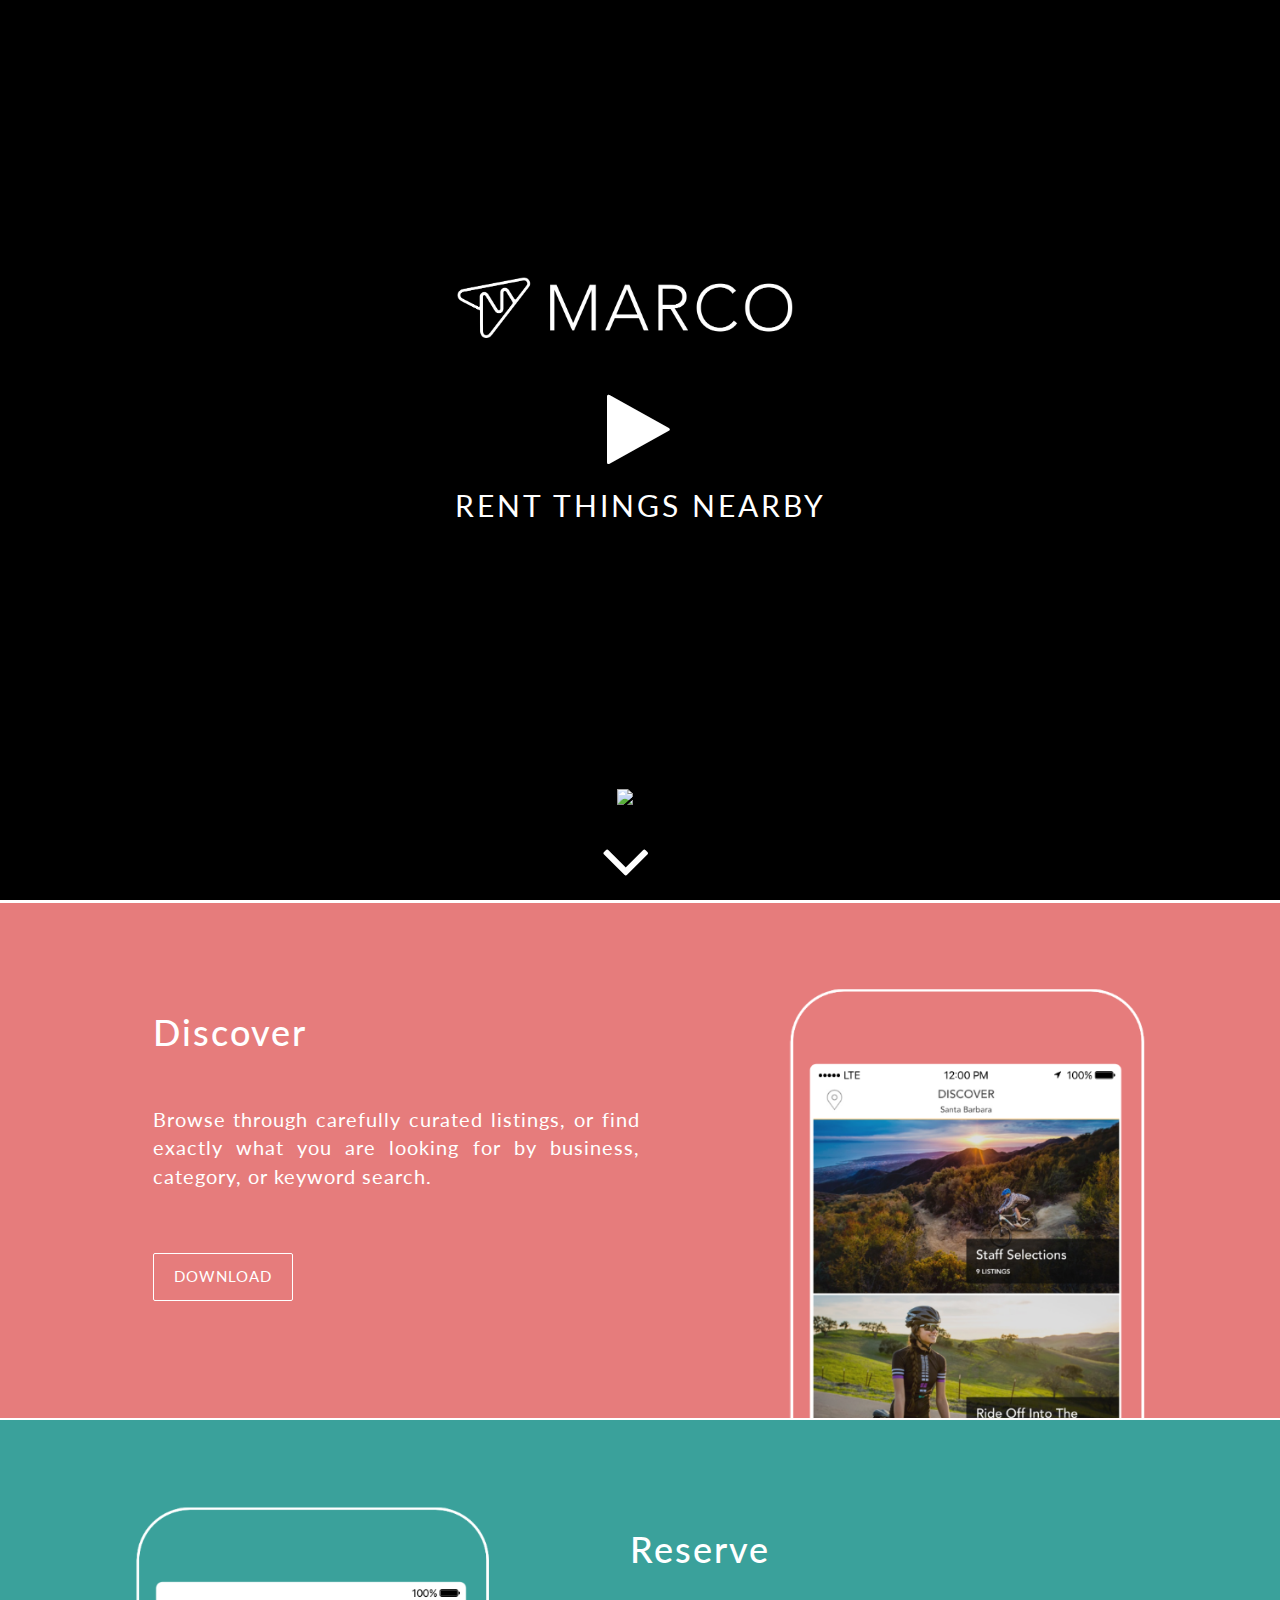
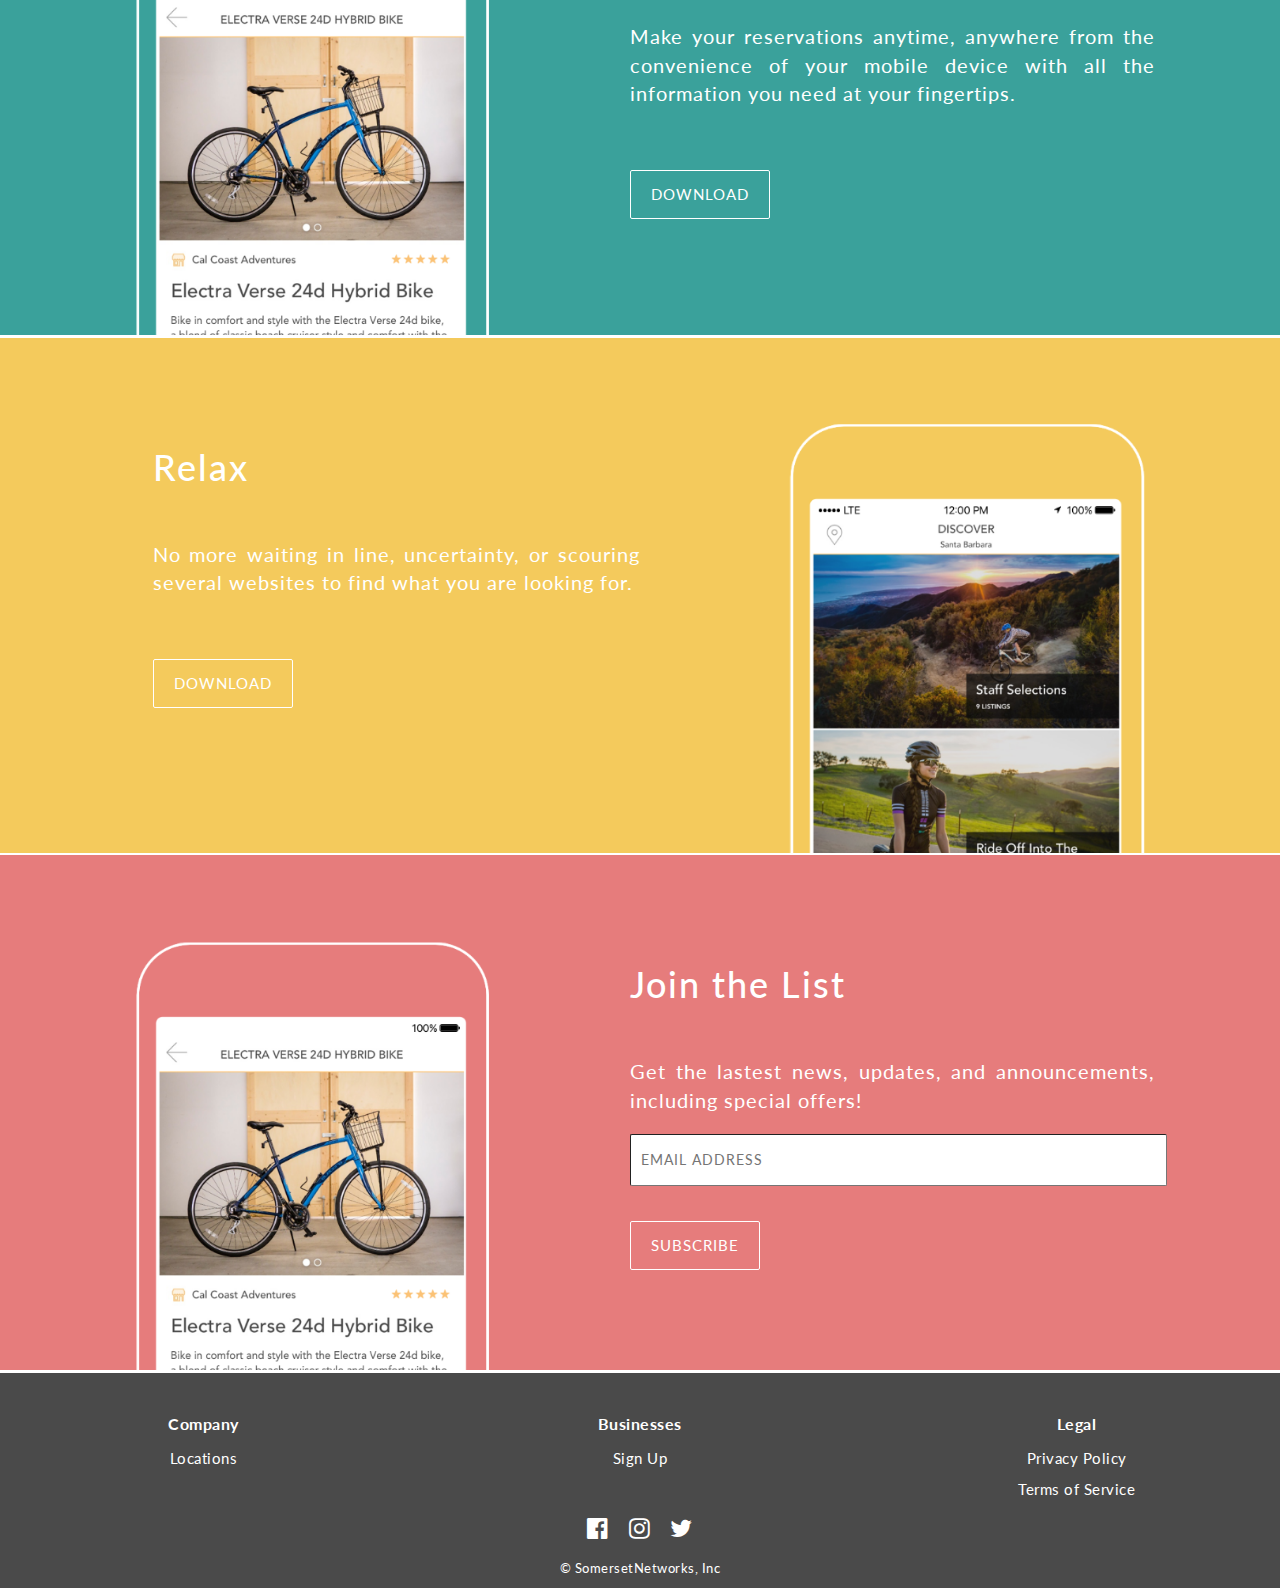
==== index.html @ d37a0fe9 "dev" ====
<!DOCTYPE html>
<html lang="en">
<head>
	<meta charset="utf-8">
	<meta content="marco" name="description">
	<title>MARCO</title>
	<meta charset="utf-8">
	<meta content="IE=edge" http-equiv="X-UA-Compatible">
	<meta content="width=device-width, initial-scale=1" name="viewport">
	<link href="assets/favicon.ico" rel="shortcut icon" type="image/x-icon">
	<link href="https://fonts.googleapis.com/css?family=Lato" rel="stylesheet">
	<link href='https://fonts.googleapis.com/css?family=Lato:300' rel='stylesheet' type='text/css'>
	<link href='https://fonts.googleapis.com/css?family=Lato:200' rel='stylesheet' type='text/css'>
	<link href="css/bootstrap.css" rel="stylesheet">
	<link href="https://cdnjs.cloudflare.com/ajax/libs/font-awesome/4.7.0/css/font-awesome.css" rel="stylesheet">
	<link href="css/style.css" rel="stylesheet">
	<link href="css/media-queries.css" rel="stylesheet"><!--[if lt IE 9]>
    <script src="https://cdnjs.cloudflare.com/ajax/libs/html5shiv/3.7.3/html5shiv.js"></script>
  <![endif]-->
</head>
<body class="container-fluid" id="home">
	<section id="landing" class="hidden-mobile">
		<div class="container-fluid">
			<div class="row">
				<div class="img-wrapper marco">
					<img src="assets/logo-sm.png" alt="Marco logo">
				</div>
			</div>
			<div class="row">
				<div class="text">
					<span class="m-t-20n"><i class="fa fa-play" onclick="toggleIntroVideo ()"></i></span><span>Rent things nearby</span>
				</div>
			</div>
			</div>
			<div class="row">
				<div class="col-xs-12 align-bottom">
					<div class="col-xs-12">
						<!-- APP STORE BUTTON - MOBILE -->
						<a href="https://itunes.apple.com/ca/app/walltime-project-your-video/id1056268689?mt=8" target="_blank" class="visible-xs"><img src="http://res.cloudinary.com/walltime/image/upload/v1486497707/app-store-badge_fd3mv5.svg" height="35"></a>
						<!-- APP STORE BUTTON - DESKTOP -->
						<a href="https://itunes.apple.com/ca/app/walltime-project-your-video/id1056268689?mt=8" target="_blank" class="hidden-xs"><img src="http://res.cloudinary.com/walltime/image/upload/v1486497707/app-store-badge_fd3mv5.svg" height="50"></a>
					</div>
					<div class="col-xs-12">
						<!-- SCROLL DOWN BUTTON -->
						<a href="#home-navbar" class="page-scroll" id="scroll-down"><i class="fa fa-angle-down animate-flicker"></i></a>
					</div>
				</div>
			</div>
	</section>
	<nav role="navigation" class="navbar marco-navbar navbar-default navbar-fixed-top hidden">
    <div class="container">
        <!-- Brand and toggle get grouped for better mobile display -->
        <div class="navbar-header">
            <button type="button" data-target="#navbarCollapse" data-toggle="collapse" class="navbar-toggle">
                <span class="sr-only">Toggle navigation</span>
                <span class="icon-bar"></span>
                <span class="icon-bar"></span>
                <span class="icon-bar"></span>
            </button>
            <a href="https://getmarco.co" class="navbar-brand"><span><img src="assets/marco-logo-a.png" alt="Marco Logo"/></span>Marco</a>
        </div>
        <!-- Collection of nav links and other content for toggling -->
        <div id="navbarCollapse" class="collapse navbar-collapse">
         <ul class="nav navbar-nav navbar-right">
            <li><a href="locations.html">Locations</a></li>
            <li><a href="contact.html">Contact</a></li>
            <li><a href="about.html">About</a></li>
            <li><a href="privacy.html">Privacy</a></li>
            <li><a href="tos.html">Terms</a></li>
         </ul>
        </div>
    </div>
</nav>
	<div id="intro-video" class="hidden">
		<iframe allowfullscreen frameborder="0" height="900" id="vimeo" name="vimeo" width="1350"></iframe>
	</div>
	<main>
		<section class="discover">
			<div class="container">
				<div class="row">
					<div class="col-sm-12 col-md-6 col-lg-6 nomargin-nopadding">
						<div class="section-content nomargin-nopadding">
							<h1>Discover</h1>
							<p>Browse through carefully curated listings, or find exactly what you are looking for by business, category, or keyword search.</p><div class="tac"><a class="btn" href="https://itunes.apple.com/us/app/marco-find-rent-things-nearby/id1132674979?mt=8" role="button">Download</a></div>
						</div>
					</div>
					<div class="col-sm-12 col-md-6 col-lg-6 nomargin-nopadding">
						<div class="img-wrapper"><img class="img-responsive" src="assets/discover-sm.png"></div>
					</div>
				</div>
			</div>
		</section>
		<section class="reserve hidden-mobile">
			<div class="container">
				<div class="row">
					<div class="col-sm-12 col-md-6 col-lg-6 nomargin-nopadding">
						<div class="img-wrapper"><img class="img-responsive" src="assets/reserve-sm.png"></div>
					</div>
					<div class="col-sm-12 col-md-6 col-lg-6 nomargin-nopadding">
						<div class="section-content nomargin-nopadding">
							<h1>Reserve</h1>
							<p>Make your reservations anytime, anywhere from the convenience of your mobile device with all the information you need at your fingertips.</p><div class="tac"><a class="btn" href="https://itunes.apple.com/us/app/marco-find-rent-things-nearby/id1132674979?mt=8" role="button">Download</a></div>
						</div>
					</div>
				</div>
			</div>
		</section>
		<section class="reserve visible-mobile">
			<div class="container">
				<div class="row">
					<div class="col-sm-12 col-md-6 col-lg-6 nomargin-nopadding">
						<div class="section-content nomargin-nopadding">
							<h1>Reserve</h1>
							<p>Make your reservations anytime, anywhere from the convenience of your mobile device with all the information you need at your fingertips.</p><div class="tac"><a class="btn" href="https://itunes.apple.com/us/app/marco-find-rent-things-nearby/id1132674979?mt=8" role="button">Download</a></div>
						</div>
					</div>
					<div class="col-sm-12 col-md-6 col-lg-6 nomargin-nopadding">
						<div class="img-wrapper"><img class="img-responsive" src="assets/reserve-sm.png"></div>
					</div>
				</div>
			</div>
		</section>
		<section class="relax">
			<div class="container">
				<div class="row">
					<div class="col-sm-12 col-md-6 col-lg-6 nomargin-nopadding">
						<div class="section-content nomargin-nopadding">
							<h1>Relax</h1>
							<p>No more waiting in line, uncertainty, or scouring several websites to find what you are looking for.</p><div class="tac"><a class="btn" href="https://itunes.apple.com/us/app/marco-find-rent-things-nearby/id1132674979?mt=8" role="button">Download</a></div>
						</div>
					</div>
					<div class="col-sm-12 col-md-6 col-lg-6 nomargin-nopadding">
						<div class="img-wrapper"><img class="img-responsive" src="assets/discover-sm.png"></div>
					</div>
				</div>
			</div>
		</section>
		<section class="join hidden-mobile">
			<div class="container">
				<div class="row">
					<div class="col-sm-12 col-md-6 col-lg-6 nomargin-nopadding">
						<div class="img-wrapper"><img class="img-responsive" src="assets/reserve-sm.png"></div>
					</div>
					<div class="col-sm-12 col-md-6 col-lg-6 nomargin-nopadding">
						<div class="section-content nomargin-nopadding">
							<h1>Join the List</h1>
							<p>Get the lastest news, updates, and announcements, including special offers!</p>
							<div id="mc_embed_signup" class="tac">
								<form action="https://getmarco.us11.list-manage.com/subscribe/post?u=f8ab195a7b5a012392364bdfb&amp;id=1ea518fdde" method="post" id="mc-embedded-subscribe-form" name="mc-embedded-subscribe-form" class="validate" target="_blank" novalidate>
    								<div id="mc_embed_signup_scroll">
									<div class="mc-field-group">
										<input type="email" value="" name="EMAIL" class="required email" id="mce-EMAIL" placeholder="Email Address">
									</div>
									<div id="mce-responses" class="clear">
										<div class="response" id="mce-error-response" style="display:none"></div>
										<div class="response" id="mce-success-response" style="display:none"></div>
									</div>    <!-- real people should not fill this in and expect good things - do not remove this or risk form bot signups-->
								    <div style="position: absolute; left: -5000px;" aria-hidden="true"><input type="text" name="b_f8ab195a7b5a012392364bdfb_1ea518fdde" tabindex="-1" value=""></div>
								    	<div class="clear tac"><input type="submit" value="Subscribe" name="subscribe" id="mc-embedded-subscribe" class="button discover"></div>
								    </div>
								</form>
							</div>
						</div>
					</div>
				</div>
			</div>
		</section>
		<section class="join visible-mobile">
			<div class="container">
				<div class="row">
					<div class="col-sm-12 col-md-6 col-lg-6 nomargin-nopadding">
						<div class="section-content nomargin-nopadding">
							<h1>Join the List</h1>
							<p>Get the lastest news, updates, and announcements, including special offers!</p>
							<div id="mc_embed_signup">
								<form action="https://getmarco.us11.list-manage.com/subscribe/post?u=f8ab195a7b5a012392364bdfb&amp;id=1ea518fdde" method="post" id="mc-embedded-subscribe-form" name="mc-embedded-subscribe-form" class="validate" target="_blank" novalidate>
    								<div id="mc_embed_signup_scroll">
									<div class="mc-field-group">
										<input type="email" value="" name="EMAIL" class="required email form-control" id="mce-EMAIL-sm">
									</div>
									<div id="mce-responses" class="clear">
										<div class="response" id="mce-error-response" style="display:none"></div>
										<div class="response" id="mce-success-response" style="display:none"></div>
									</div>    <!-- real people should not fill this in and expect good things - do not remove this or risk form bot signups-->
								    <div style="position: absolute; left: -5000px;" aria-hidden="true"><input type="text" name="b_f8ab195a7b5a012392364bdfb_1ea518fdde" tabindex="-1" value=""></div>
								    	<div class="clear tac"><input type="submit" value="Subscribe" name="subscribe" id="mc-embedded-subscribe" class="button"></div>
								    </div>
								</form>
							</div>
						</div> <!-- /.section-content -->
					</div> <!-- /.col -->
					<div class="col-sm-12 col-md-6 col-lg-6 nomargin-nopadding">
						<div class="img-wrapper"><img class="img-responsive" src="assets/reserve-sm.png"></div>
					</div>  <!-- /.col -->
				</div> <!-- /.row -->
			</div> <!-- /.container -->
		</section>
	</main>
	<footer class="container-fluid">
		<div class="row">
			<div class="col-sm-4 nomargin-nopadding">
				<div class="foot-header">
					Company
				</div>
				<div class="foot-links">
					 <a href="locations.html">Locations</a>
				</div>
			</div><!--/col-sm-4-->
			<div class="col-sm-4 nomargin-nopadding">
				<div class="foot-header">
					Businesses
				</div>
				<div class="foot-links">
					<a href="signup.html">Sign Up</a>
				</div>
			</div><!--/col-sm-4-->
			<div class="col-sm-4 nomargin-nopadding">
				<div class="foot-header">
					Legal
				</div>
				<div class="foot-links">
					<a href="privacy.html">Privacy Policy</a> <a href="tos.html">Terms of Service</a>
				</div>
			</div><!--/col-sm-4-->
		</div><!--/row-->
		<div class="text-center social-icons">
			<a href="https://www.facebook.com/marcoventures/"><i class="fa fa-facebook-official"></i></a><a href="https://www.instagram.com/marcoventures/"><i class="fa fa-instagram"></i></a><a href="https://twitter.com/marcoventures/"><i class="fa fa-twitter"></i></a>
		</div>
		<div class="text-center copyright">
			<span>© SomersetNetworks, Inc</span>
		</div>
	</footer>
	<script src="https://npmcdn.com/tether@1.2.4/dist/js/tether.min.js"></script>
	<script src="https://code.jquery.com/jquery-2.2.4.min.js"></script>
	<script src="js/bootstrap.min.js"></script>
	<script src="js/script.js"></script>
	<script type='text/javascript' src='//s3.amazonaws.com/downloads.mailchimp.com/js/mc-validate.js'></script><script type='text/javascript'>(function($) {window.fnames = new Array(); window.ftypes = new Array();fnames[0]='EMAIL';ftypes[0]='email';fnames[1]='FNAME';ftypes[1]='text';fnames[2]='LNAME';ftypes[2]='text';}(jQuery));var $mcj = jQuery.noConflict(true);</script>
	<script>
  	$(document).ready(function(){
      $(".fa-angle-down").click(function () {
          $(".marco-navbar").toggleClass("hidden");
           $("#intro-video").toggleClass("hidden");
          $("#landing").toggleClass("hidden");
          $("#home").css("overflow-y", "auto");
      });
      $(".fa-play").click(function () {
          $(".marco-navbar").toggleClass("hidden");
           $("#intro-video").toggleClass("hidden");
          $("#landing").toggleClass("hidden");
          $("#home").css("overflow-y", "auto");
          var src = "https://player.vimeo.com/video/205608976?autoplay=1&title=0&byline=0&portrait=0 webkitallowfullscreen mozallowfullscreen allowfullscreen";
          $("iframe").find("#vimeo").attr("src", src);
      });
    });
	</script>
</body>
</html>
---- css/style.css ----
* {
  margin: 0;
  padding: 0;
  box-sizing: content-box;
}

body {
  color: white;
  font-family: 'Lato', sans-serif;
  margin: 0px;
  padding: 0px;
  text-align: justify;
}

.container-fluid {
  margin: 0 auto;
  width: 100%;
  height: auto;
  padding: 0;
  overflow-x: hidden;
}

#home.container-fluid {
  margin: 0 auto;
  width: 100%;
  height: auto;
  padding: 0;
  overflow-x: hidden;
  overflow-y: hidden;
}


body.container-fluid#privacy-page,
body.container-fluid#reset-password-page,
#about-page {
  color: #000!important;
}

#home .section-content {
  margin-top: 11rem;
}

#home .section-content h1 {
  letter-spacing: 2px;
}

#home .section-content a.btn, input#mc-embedded-subscribe {
  margin-top: 1rem;
  padding: 1.25rem 2rem;
  font-size: 1.5rem;
  letter-spacing: 1px;
}

input#mc-embedded-subscribe {
    width: auto;
}

#about-page .container-fluid .staff>div {
  margin: 0;
  padding: 0;
}

#about-page .container-fluid .staff {
  margin: 5rem 0rem 0rem 1rem;
  padding-left: 10.25rem;
  text-align: center;
}

#locations-page .img-wrapper {
  margin: .25rem auto;
  position: relative;
}

.locations-text {
  position: absolute;
  top: 50%;
  text-align: center;
  width: 100%;
  font-size: 4rem;
  letter-spacing: 10px;
  text-transform: uppercase;
}

.img-center {
  margin: 0 auto;
}

button {
  margin: 1em 0em;
}


/*-------------------------
	The menu
--------------------------*/

nav {
  width: 100%;
  position: fixed;
  top: 0;
  z-index: 1000;
  background-color: #4a4a4a;
  height: 75px;
}

nav.container {
  display: table;
  width: 100%;
  display: table;
  padding-top: 1.25rem;
  padding-bottom: 1.25rem;
  max-height: 50px;
}

.navbar-brand > img {
    display: block;
    width: 50%;
    margin-left: 30px;
}

.left-half {
  position: absolute;
  left: 0px;
  width: 50%;
}

.right-half {
  position: absolute;
  right: 0px;
  width: 50%;
}

.right-half img {
  float: right;
  margin-right: 3rem;
}

.left-half img {
  margin-left: 3rem;
  margin-top: 0.50rem;
}

#intro-video-still .logo {
  border: 1px solid red!important;
}

.navbar a {
  display: inline-block;
  text-decoration: none;
  padding: 0px;
}

.navbar-center {
  width: 70%;
}

.navbar-left {
  width: 15%;
  margin-top: 0px;
  text-decoration: none;
  margin-left: 50px;
}

.navbar-left a {
  float: left;
}

/*#home .navbar-right a {*/
/*  float: right;*/
/*  color: white;*/
/*}*/



nav {
  margin: 0 auto;
}

a:hover {
  text-decoration: none;
}

#home header {
  margin-top: 25px;
  margin-bottom: .25rem;
}


/****** Intro Video   ********/

#intro-video {
  display: none;
  margin-top: 4.45rem;
  margin-bottom: -.15rem;
}

.video-wrapper {
  margin-top: 1rem!important;
}

#intro-video,
#intro-video iframe {
  width: 100%;
}

#intro-video-still img {
  display: inline-block;
  margin-top: -.50rem;
}

#intro-video-still {
  width: 100%;
}

#intro-video-still .img-wrapper {
  max-width: 100%;
  margin: 5.5rem auto 0 auto;
  position: relative;
}

.text {
  width: 100%;
  position: absolute;
  top: 50%;
  left: 0;
  transform: translateY(-50%);
  font-size: 3rem;
  text-align: center;
  letter-spacing: 3px;
  color: white;
  text-transform: uppercase;
}

/******* header intro *******/

.intro-header .img-wrapper {
    position: relative;
    top: 50%;
    height: auto;
}

/*.intro-header .img-wrapper .img-responsive {*/
/*  position: absolute;*/
/*  top: 0;*/
/*  left: 0;*/
/*  width: 100%;*/
/*  height: 100%;*/
/*}*/


/*******  colors ********/

.pink {
  color: #e67c7c;
}

.blue {
  color: #3aa19B;
}

.pink-background {
  background-color: #e67c7c;
}

.blue-background {
  background-color: #3aa19B;
}

.yellow {
  color: #f4ca5c;
}


/***** index sections *****/

.container {
  padding: 0;
  width: 100%;
}

main>section>.container {
  height: auto;
}

#home section.discover .img-wrapper,
#home section.join .img-wrapper,
#home section.relax .img-wrapper,
#home section.reserve .img-wrapper {
  margin-top: 8.5rem;
}

.discover .section-content,
.relax .section-content {
  margin-left: 16.75rem;
}

.reserve .section-content,
.join .section-content {
  margin-left: -1rem;
  margin-right: 14rem;
}

section {
  margin-bottom: .25rem;
}

.section-content p {
  margin: 5.25rem 0rem;
  font-size: 2rem;
  letter-spacing: 1px;
}

.section-content input {
  margin: 0rem 0rem 2.5rem 0rem;
  width: 90%;
}

.discover .container,
.join .container {
  background-color: #e67c7c;
}

.join .section-content p {
  margin-bottom: 2rem;
}

.reserve .container {
  background-color: #3aa19B;
}

.relax .container {
  background-color: #f4ca5c;
}


/*****  helpers ********

/***** row & column center ********/

.col-centered {
  float: none;
  margin: 0 auto;
  position: relative;
}

.vcenter {
  position: relative;
  top: 50%;
  -webkit-transform: translateY(-50%);
  -ms-transform: translateY(-50%);
  transform: translateY(-50%);
}


/*****clear ********/

.clear {
  clear: both;
}

.nopadding {
  padding: 0;
}

.nomargin {
  margin: 0;
}

.nomargin-nopadding {
  padding: 0;
  margin: 0;
}

.center {
  margin: 0 auto;
}

.mb-30 {
  margin-bottom: 30px;
}


/********************    footer    *****************/

footer.container-fluid {
  padding: 4rem 0rem 1rem;
  background-color: #4a4a4a;
  color: white;
  letter-spacing: .5px;
}

footer .row {
  text-align: center;
}

.foot-header {
  color: white;
  font-size: 16px;
  font-weight: bold;
  padding-bottom: .75rem;
}

.foot-links a {
  font-size: 15px;
  display: block;
  color: white;
  padding: .5rem 0rem;
}

.foot-links a:hover,
.social-icons a:hover {
  text-decoration: none;
  color: #7d7c82;
}

.social-icons {
  margin-bottom: .50rem;
  margin-top: 1rem;
}

.social-icons>a {
  margin: 1rem;
  color: white;
}

.social-icons>a>i {
  font-size: 24px;
}

.copyright {
  padding-top: 1.25rem;
  font-size: 13px;
}


/*********	buttons			***********/

a.btn,
button.btn, input#mc-embedded-subscribe {
  color: white;
  background-color: transparent;
  border: 1px solid white!important;
  border-radius: 2px;
  text-transform: uppercase;
  -moz-transition: all .2s ease-in;
  -o-transition: all .2s ease-in;
  -webkit-transition: all .2s ease-in;
  transition: all .2s ease-in;
}

a.btn:hover,
button.btn:hover {
  color: black;
  background-color: white;
  font-weight: 400;
}

.btn.focus,
.btn:focus {
  outline: 0;
  -webkit-box-shadow: none;
  box-shadow: none;
}

.join a.btn:hover,
.discover a.btn:hover,
button.btn:hover, input#mc-embedded-subscribe:hover {
  color: #e67c7c;
}

input#mc-embedded-subscribe:hover { background-color: white; }

.reserve a.btn:hover {
  color: #3aa19b;
}

.relax a.btn:hover {
  color: #f4ca5c;
}

.join a.btn {
  padding: .5rem 2rem;
}

input {
  border-radius: 2px;
}

#reset-password-page button.btn {
  font-size: 12px;
  font-weight: bold;
  text-transform: none;
  background-color: white;
  color: #e67c7c;
  border: 1px solid #e67c7c!important;
  border-radius: 2px;
  -moz-transition: all .2s ease-in;
  -o-transition: all .2s ease-in;
  -webkit-transition: all .2s ease-in;
  transition: all .2s ease-in;
}

#reset-password-page button.btn:hover {
  color: white;
  background-color: #e67c7c;
  font-weight: bold;
}

button.btn.pink-button,
a.btn.pink-button {
  display: block;
  font-size: 14px!important;
  font-weight: bold;
  text-transform: uppercase;
  background-color: white;
  color: #e67c7c;
  border: 1px solid #e67c7c!important;
  border-radius: 2px;
  -moz-transition: all .2s ease-in;
  -o-transition: all .2s ease-in;
  -webkit-transition: all .2s ease-in;
  transition: all .2s ease-in;
}

button.btn.pink-button:hover,
a.btn.pink-button:hover {
  color: white;
  background-color: #e67c7c;
  font-weight: bold;
}

a.btn.pink-button {
  display: inline;
  padding: 1rem 3rem;
}

#reset-password-page form {
  text-align: center;
  font-size: 14px;
  margin-top: 5rem;
  margin-bottom: 3rem;
}

form#reset div[class*="col-"] {
  margin: 0;
  padding: 0;
}

#reset-password-page form p {
  color: #4a4a4a;
  margin-bottom: 4rem;
}

#reset-password-page .form-group label {
  display: inline-block;
  margin-left: -2rem;
  margin-bottom: .5rem;
  padding-top: .50rem;
  text-align: right;
  color: #e67c7c;
  font-weight: bold;
}

#reset-password-page button.btn,
button.btn.pink-button {
  margin: 3rem auto;
  padding: 1rem 6rem;
}

#reset-password-page .form-group input {
  display: inline-block;
  width: 75%;
  float: left;
  margin-bottom: .5rem;
}

section.row h2 {
  margin-bottom: 1rem;
  letter-spacing: 2px;
}


/* needs a mobile media query*/

section.row .container-fluid {
  margin: 3rem 3rem 0rem 15rem;
  text-align: justify;
}

#reset-password-page {
  color: black!important;
}

.img-wrapper img {
  max-width: 100%;
  height: auto;
  display: block;
  margin-left: auto;
  margin-right: auto;
}

section.row .container {
  margin-top: 0rem;
}

section.row {
  margin-top: .25rem;
}

#privacy-page h4,
#terms-page h4 {
  color: #4a4a4a;
  margin: 2rem 0rem;
  font-size: 1.25rem;
  font-weight: bold;
}

#privacy-page main {
  padding: 2rem;
  text-align: justify;
}

#terms-page {
  color: #000;
  text-align: justify;
}

.container-fluid>.container-fluid>section {
  padding: 2rem;
}

#privacy-page .address {
  margin-top: .5rem;
}

#home .intro-header .img-wrapper {
  max-width: 100%;
  margin: 5.5rem auto 0 auto;
  position: relative;
}

.intro-header .img-wrapper .text {
  width: 100%;
  position: absolute;
  top: 50%;
  left: 0;
  transform: translateY(-50%);
  font-size: 3rem;
  text-align: center;
  letter-spacing: 3px;
  color: white;
}

#contact-page main .row {
  font-weight: bold;
  letter-spacing: 1px;
}

#contact-page main.container-fluid {
  margin: 5rem auto;
}

.contact-labels {
  float: right;
}

#contact-page .contact-labels title {
  font-size: 1.5rem;
}

.contact-labels title {
  display: block;
  font-size: 1rem;
  margin: .75rem;
  color: #5bb3a8;
  text-align: right;
}

.contact-email a {
  display: block;
  margin: .75rem;
  color: #4a4a4a;
}

.contact-email a:hover {
  text-decoration: none;
  color: #4a4a4a;
}

.staff .img-responsive {
  margin: 0 auto;
}

img caption {
  display: block;
}

.visible-mobile {
  display: none!important;
}

.bold {
  font-weight: bold;
}

.m-l-20 {
  margin-left: -20px;
}


.p-t-3r {
  padding: 3rem 0rem;
}

nav.container.fixed-top {
  padding-top: .5rem;
  padding-bottom: .75rem;
}

header.intro-header {
    margin-top: 75px;
    height: 200px;
}

.marco-navbar {
    width: 100%;
    background-color: #4a4a4a;
    height: 75px;
}

.marco-navbar .marco-left-half {
  float: left;
  position: relative;
  width: 45%;
  margin-left: 3rem;
}

.marco-navbar .marco-left-half .img-wrapper, .marco-navbar .marco-left-half .img-wrapper img  {
  float: left;
}

.marco-navbar .marco-right-half {
  float: right;
  position: relative;
  width: 45%;
  margin-right: 3rem;
}

.marco-navbar .marco-right-half .img-wrapper, .marco-navbar .marco-right-half .img-wrapper img {
  float: right;
}

.marco-navbar .img-wrapper {
  max-width: 100%;
  position: relative;
  height: auto;
}

.marco-navbar .img-wrapper img {
    width: 60%;
}

.marco-navbar .container {
  padding-top: 1.25rem;
}

/*-- LANDING --*/

section {
	width: 100vw;
}
#landing {
  height: 100vh;
  min-height: 100%;
  background: #000000 url(../assets/videostill-xlg.png) center center;
  background-size: cover;
  -webkit-background-size: cover;
  text-align center;
}

#landing * {
  padding: 0!important;
}
#landing {
  height: 100vh;
  min-height: 100%;
  background: #000000 url(../assets/videostill-xlg.png) center center;
  background-size: cover;
  -webkit-background-size: cover;
  text-align: center;
}
#landing .align-bottom {
	position: absolute;
	bottom: 0;
	padding-bottom: 15px;
	width: 100%;
	margin: 0 auto;
}
#landing a#scroll-down {
	color: #FFFFFF;
	font-size: 42px;
}

#landing i {
  margin: 0rem;
  padding: 0rem;
  font-size: 8rem;
  vertical-align: middle;
  cursor: pointer;
}

#landing .text>span {
  width: 100%;
  margin: 0 auto;
  padding-top: 15px!important;
  display: block;
}
@media (min-width: 768px) {
  
  /*#landing {*/
  /*  height: 100vh;*/
  /*  min-height: 100%;*/
  /*  background: #000000 url(../assets/videostill-xlg.png) center center;*/
  /*  background-size: cover;*/
  /*  -webkit-background-size: cover;*/
  /*  text-align: center;*/
  /*}*/
  
	#landing img {
		margin-bottom: 15px;
	}
}
@keyframes flickerAnimation {
  0%   { opacity:1; }
  50%  { opacity:0; }
  100% { opacity:1; }
}
@-webkit-keyframes flickerAnimation{
  0%   { opacity:1; }
  50%  { opacity:0; }
  100% { opacity:1; }
}
.animate-flicker {
   -webkit-animation: flickerAnimation 2s infinite;
    animation: flickerAnimation 2s infinite;
}

.marco {
  margin: inherit;
  width: 100%;
  position: absolute;
  top: 35%;
  left: 0;
  transform: translateY(-50%);
}
.navbar-default .navbar-nav > li > a {
    color: white!important;
}

#home .navbar-right a:hover, #navbarCollapse li > a:hover, #navbarCollapse li > a:focus {
    color: #7d7c82!important;
}

/*#navbarCollapse li > a {*/
/*    color: #4a4a4a!important;*/
/*    background-color: transparent;*/
/*}*/

#navbarCollapse {
    background-color: #4a4a4a;
    font-size: 16px;
    letter-spacing: 1px;
}


.navbar > .container .navbar-brand, .navbar > .container-fluid .navbar-brand {
    text-transform: uppercase;
    color: white;
    font-size: 30px!important;
    letter-spacing: 3px;
}

a.navbar-brand span img {
    margin-left: 35px;
    max-height: 45px!important;
    padding-bottom: 7px!important;
    margin-right: 10px;
}

input#mce-EMAIL {
    width: 100%;
    padding: 1.5rem 0rem 1.5rem 1rem;
    border-radius: 2px;
    border-width: 1px;
    text-transform: uppercase;
    letter-spacing: 1px;
}

#mc_embed_signup div.mce_inline_error {
    width: 98.5%;
    margin: 0 0 1em 0;
    padding: 10px;
    background-color: #6B0505;
    font-weight: normal;
    z-index: 1;
    color: #fff;
    letter-spacing: 1px;
    border-radius: 2px;
}

form .row {
    margin: 2rem auto;
}
---- css/media-queries.css ----
/*Extra Small Devices, Phones */
 
 @media screen and (max-width: 767px) {
   .navbar-toggle {
      margin-right: 30px;
    }

    .container-fluid section {
      text-align: justify;
    }
    #about-page .container-fluid .staff {
      margin: 3rem 0rem 0rem 1rem;
      text-align: center;
    }
   .navbar-collapse {
     background: white;
     padding-top: 8rem;
     padding-bottom: 3rem;
     border-bottom: 1px solid #e7e7e7;
     position: absolute;
     top: 70px;
     width: 100%;
   }
   .navbar-fixed-top {
     height: 70px!important;
   }
   button.navbar-toggle {
     margin-top: 4px!important;
     margin-right: 30px!important;
   }
   .p-t-3r {
     padding: 0rem!important;
   }
   .confirm {
     width: 50%!important;
   }
   #vendor-signup .intro-header .img-wrapper .text {
     padding-top: 2rem!important;
     font-size: 3.5rem!important;
   }
   #vendor-signup main.container-fluid .row:first-of-type p:first-of-type {
     width: 70%!important;
   }
   #vendor-signup .disclaimer {
     width: 90%!important;
   }
  
   .intro-header {
      height: 7rem!important;
   }
   .intro-header .img-wrapper .text {
     font-size: 2.5rem;
   }
   /*.navbar-brand img {*/
   /*  width: 25%;*/
   /*}*/
   /*.navbar-header .navbar-brand img {*/
   /*  width: 35%;*/
   /*}*/
   body {
     text-align: center;
   }
   main>section * {
     margin: 0;
     padding: 0;
   }
   .section-content input {
     width: 80%;
     margin: 0 auto;
     margin-bottom: 3.5rem!important;
   }
   #home section .container {
     padding: 0rem;
   }
   .intro-header .img-wrapper {
     margin: 5rem auto 0 auto;
   }
   #intro-video-still i {
     display: block;
     margin: 0;
   }
   #intro-video-still .text>span {
     margin: 0rem;
   }
   #intro-video-still .text span:nth-of-type(3) {
     display: block;
   }
   #home main>section {
     border-bottom: 1px solid white;
   }
   #home .section-content,
   .reserve .section-content {
     margin-top: 0rem;
     margin-bottom: 3rem;
     margin-right: 0rem!important;
     margin-left: 0rem!important;
   }
   
   #home section.join .section-content {
       margin-left: 0!important;
   }
   
   .section-content p {
     padding: 0rem 4rem;
     font-size: 1.75rem;
     margin-top: -1rem;
   }
   .section-content h1 {
    font-size: 4rem;
    margin: 4rem;
    text-align: center;
  }
  .tac {
    text-align: center;
  }
  #vendor-home .text-wrapper>div>p {
    font-size: 1.75rem!important;
    width: 96%!important;
    line-height: 22px!important;
    margin: 0 auto!important;
    letter-spacing: 1px!important;
  }
  
  #vendor-home #vendor-intro h1 {
    margin-top: 0rem;
  }
   
  #vendor-home .section-content h1 {
    font-size: 26px;
    margin-top: -8rem!important;
  }
  #vendor-home main > section > .container p {
    width: 75%;
    margin: 5rem auto;
    text-align: justify;
  }
   #home .section-content a.btn {
     margin-top: 0rem;
   }
   #home section.discover .img-wrapper,
   #home section.join .img-wrapper,
   #home section.relax .img-wrapper,
   #home section.reserve .img-wrapper {
     margin-top: 5rem;
   }
   #contact-page main.container-fluid {
     margin: 2rem auto;
   }
   #about-page .container-fluid .staff {
     padding-left: 0rem;
   }
   .img-wrapper .text {
     font-size: 2rem;
   }
   .join input {
     max-width: 100%;
   }
   #reset-password-page .form-group input {
     width: 60%;
     float: none;
   }
   #reset-password-page form p {
     margin-bottom: 2rem;
   }
   #reset-password-page form {
     margin-top: 3rem;
   }
   #reset-password-page .form-group label {
     text-align: center;
   }
   footer {
     width: 100%;
   }
   
   footer.container-fluid {
     padding-top: 2rem;
   }
   
   .foot-header {
     padding: 1rem 0rem;
     font-size: 16px;
     font-weight: normal;
     text-decoration: underline;
   }
   .foot-link a {
     padding: .75rem 0rem;
   }
   .social-icons {
     margin-top: 2.50rem;
   }
   .contact-labels {
     float: none;
   }
   .contact-labels title,
   .contact-email a {
     text-align: center;
     float: none;
   }
   #contact-page .contact-email a {
     font-size: .85rem;
     margin-top: 0rem;
   }
   .visible-mobile {
     display: block!important;
   }
   .hidden-mobile {
     display: none!important;
   }
   .locations-text {
     font-size: 2.5rem;
     letter-spacing: 2px;
     top: 50%;
   }
 }
 
 @media screen and (min-width: 768px) and (max-width: 991px) {
   #reset-password-page .form-group label {
     margin: 0rem auto 1rem 3rem;
   }
   form#reset div[class*="col-"] {
     margin: 0 auto;
     padding: 0;
   }
   form#reset .form-group input {
     float: none;
   }
   #home .section-content {
     margin-top: 5rem;
     margin-left: 5rem;
     margin-bottom: 5rem;
   }
   .section-content p {
     margin: 3.25rem 1rem;
     margin-left: 0rem;
     margin-right: 2rem;
     font-size: 2rem;
   }
 }
 
 @media screen and (min-width: 600px) and (max-width: 769px) {
   main.container-fluid {
     padding: 1rem;
   }
 }
 
 @media screen and (min-width: 1200px) and (max-width: 1300px) {
   #about-page .container-fluid .staff {
     margin: 5rem 0rem 1rem 0rem;
   }
 }
 
 @media screen and (min-width: 1130px) and (max-width: 1199px) {
   #about-page .container-fluid .staff {
     padding-left: 7.25rem;
   }
 }
 
 @media screen and (min-width: 931px) and (max-width: 1129px) {
   #about-page .container-fluid .staff {
     margin: 5rem -7rem 0rem -2.5rem;
     padding-left: 6.25rem;
   }
 }
 
 @media screen and (min-width: 900px) and (max-width: 930px) {
   #about-page .container-fluid .staff {
     margin: 5rem -7rem 2rem -6rem;
     padding-left: 9.25rem;
   }
 }
 
 @media screen and (min-width: 768px) and (max-width: 899px) {
   #about-page .container-fluid .staff {
     margin: 5rem -10rem 2rem -6rem;
     padding-left: 6.25rem;
   }
 }
 /***  navbar****/
 
 @media screen and (min-width: 0px) and (max-width: 325px) {
   .fixed-top .right-half img {
    margin-right: 1rem;
    margin-top: 1rem;
  }
   
   /*nav img {*/
   /*  width: 75%;*/
   /*}*/
   nav.container {
     max-height: 60px;
     padding: 0rem;
   }
   .left-half img {
      margin-left: -1rem;
      margin-top: 1.75rem;
      width: 80%;
   }
   .fixed-top .left-half img {
      margin-left: -1rem;
      margin-top: 1.25rem;
      width: 80%;
   }
   .right-half img {
     margin-right: 2rem;
     margin-top: 1.25rem;
   }
   #home header {
     margin-top: 13px;
     margin-bottom: .25rem;
   }
   #intro-video-still i {
     font-size: 5rem;
   }
   #intro-video-still .text span:nth-of-type(2) {
     font-size: 2rem;
   }
 }
 
 @media screen and (min-width: 326px) and (max-width: 350px) {
   #home header {
     margin-top: 13px;
   }
   #intro-video-still i {
     font-size: 5rem;
   }
   #intro-video-still .text span:nth-of-type(2) {
     font-size: 2rem;
   }
   nav.container {
     max-height: 50px;
     padding-bottom: 0rem;
   }
   nav.container {
     padding-top: .50rem;
   }
   /*nav img {*/
   /*  width: 75%;*/
   /*}*/
   .left-half img {
     margin-left: -1rem;
     margin-top: 1rem;
   }
   .right-half img {
      margin-right: 2rem;
      margin-top: .75rem;
   }
   
  #home .right-half img {
    margin-top: .50rem;
  }
  
  /*nav.container.fixed-top {*/
  /*  padding-top: 0rem!important;*/
  /*  padding-bottom: .50rem!important;*/
  /*}*/
 }
 
 @media screen and (min-width: 351px) and (max-width: 465px) {
   #home header {
     margin-top: 13px;
   }
   #intro-video-still i {
     font-size: 5rem;
   }
   #intro-video-still .text span:nth-of-type(2) {
     font-size: 2rem;
   }
   /*#home nav.container {*/
   /*  max-height: 32px;*/
   /*  padding-bottom: 0rem;*/
   /*  padding-top: 2rem;*/
   /*}*/
   #about-page nav.container,
   #contact-page nav.container,
   #locations-page nav.container,
   #privacy-page nav.container,
   #terms-page nav.container {
     padding-top: 1.15rem;
     padding-bottom: 0rem;
     max-height: 32px;
   }
   /*nav img {*/
   /*  width: 65%;*/
   /*  margin-top: 0rem;*/
   /*}*/
   #terms-page .left-half img {
     margin-left: 2rem;
     margin-top: -.25rem;
   }
   #terms-page .right-half img {
     margin-top: -10px;
   }
   .left-half img {
     margin-left: -2.5rem;
     margin-top: -1rem;
   }
   .right-half img {
     margin-right: 2rem;
     margin-top: -13px;
   }
   #about-page .right-half img,
   #contact-page .right-half img,
   #locations-page .right-half img,
   #privacy-page .right-half img,
   #terms-page .right-half img {
     margin-right: 2rem;
     margin-top: -13px;
   }
 }
 
 @media screen and (min-width: 466px) and (max-width: 490px) {
   #intro-video-still i {
     font-size: 5rem;
   }
   #intro-video-still .text span:nth-of-type(2) {
     font-size: 2rem;
   }
   #home header {
     margin-top: 13px;
   }
   /*nav.container {*/
   /*  max-height: 50px;*/
   /*  padding-bottom: 0rem;*/
   /*}*/
   /*nav img {*/
   /*  width: 65%;*/
   /*  margin-top: 1px;*/
   /*}*/
   .left-half img {
     margin-left: -3rem;
     margin-top: .25rem;
   }
   .right-half img {
     margin-right: 2rem;
     margin-top: -.25rem;
   }
 }
 
 @media screen and (min-width: 491px) and (max-width: 535px) {
   #intro-video-still i {
     font-size: 5rem;
   }
   #intro-video-still .text span:nth-of-type(2) {
     font-size: 2rem;
   }
   #home header {
     margin-top: 13px;
   }
   /*nav.container {*/
   /*  max-height: 50px;*/
   /*  padding-bottom: 0rem;*/
   /*}*/
   /*nav img {*/
   /*  width: 65%;*/
   /*  margin-top: 1px;*/
   /*}*/
   .left-half img {
     margin-left: -3rem;
     margin-top: .25rem;
   }
   .right-half img {
     margin-right: 2rem;
     margin-top: -.25rem;
   }
 }
 
 @media screen and (min-width: 536px) and (max-width: 575px) {
   #home header {
     margin-top: 13px;
   }
   #intro-video-still i {
     font-size: 5rem;
   }
   #intro-video-still .text span:nth-of-type(2) {
     font-size: 2rem;
   }
   /*nav.container {*/
   /*  max-height: 50px;*/
   /*  padding-bottom: 0rem;*/
   /*}*/
   /*nav img {*/
   /*  width: 53%;*/
   /*  margin-top: 1px;*/
   /*}*/
   .left-half img {
     margin-left: 2rem;
     margin-top: .25rem;
   }
   .right-half img {
     margin-top: -.25rem;
   }
 }
 
 @media screen and (min-width: 576px) and (max-width: 650px) {
   #home header {
     margin-top: 13px;
   }
   #intro-video-still i {
     font-size: 5rem;
   }
   #intro-video-still .text span:nth-of-type(2) {
     font-size: 2rem;
   }
   /*nav.container {*/
   /*  max-height: 50px;*/
   /*  padding-bottom: 0rem;*/
   /*}*/
   /*nav img {*/
   /*  width: 48%;*/
   /*  margin-top: 1px;*/
   /*}*/
   .left-half img {
     margin-left: -9rem;
     margin-top: .25rem;
   }
   .right-half img {
     float: right;
     margin-right: 3rem;
   }
   .right-half img {
     margin-top: -.25rem;
   }
 }
 
 @media screen and (min-width: 651px) and (max-width: 740px) {
   #home header {
     margin-top: 13px;
   }
   #intro-video-still i {
     font-size: 5rem;
   }
   #intro-video-still .text span:nth-of-type(2) {
     font-size: 2rem;
   }
   /*nav.container {*/
   /*  max-height: 60px;*/
   /*  padding-bottom: 0rem;*/
   /*}*/
   /*nav img {*/
   /*  width: 48%;*/
   /*  margin-top: 1px;*/
   /*}*/
   .left-half img {
     margin-left: -9rem;
     margin-top: .25rem;
   }
   .right-half img {
     margin-top: -.15rem;
   }
 }
 
 @media screen and (min-width: 741px) and (max-width: 775px) {
   #home header {
     margin-top: 13px;
   }
   #intro-video-still i {
     font-size: 6rem;
   }
   #intro-video-still .text span:nth-of-type(2) {
     font-size: 3rem;
   }
   /*nav.container {*/
   /*  max-height: 60px;*/
   /*  padding-bottom: 0rem;*/
   /*}*/
   /*nav img {*/
   /*  width: 43%;*/
   /*  margin-top: 1px;*/
   /*}*/
   /*.navbar-brand img {*/
   /*  width: 32%;*/
   /*  margin-top: 1px;*/
   /*}*/
   /*.navbar-header .navbar-brand img {*/
   /*  width: 25%;*/
   /*}*/
   .left-half img {
     margin-left: -10rem;
     margin-top: .25rem;
   }
   .right-half img {
     margin-top: 0rem;
   }
 }
 
 @media screen and (min-width: 776px) and (max-width: 810px) {
   #home header {
     margin-top: 13px;
   }
   #intro-video-still i {
     font-size: 6.5rem;
   }
   #intro-video-still .text span:nth-of-type(2) {
     font-size: 3rem;
   }
   /*nav.container {*/
   /*  max-height: 60px;*/
   /*  padding-bottom: 0rem;*/
   /*}*/
   /*nav img {*/
   /*  width: 36%;*/
   /*  margin-top: 1px;*/
   /*}*/
   /*.navbar-brand img {*/
   /*  width: 29%;*/
   /*  margin-top: 1px;*/
   /*}*/
   .left-half img {
     margin-left: 4rem;
     margin-top: .75rem;
   }
   .right-half img {
     margin-top: .25rem;
   }
 }
 
 @media screen and (min-width: 811px) and (max-width: 850px) {
   #home header {
     margin-top: 13px;
   }
   #intro-video-still i {
     font-size: 6.5rem;
   }
   #intro-video-still .text span:nth-of-type(2) {
     font-size: 3rem;
   }
   /*nav.container {*/
   /*  max-height: 60px;*/
   /*  padding-bottom: 0rem;*/
   /*  padding-top: .75rem;*/
   /*  ;*/
   /*}*/
   /*nav img {*/
   /*  width: 36%;*/
   /*  margin-top: 1px;*/
   /*}*/
   /*.navbar-brand img {*/
   /*  width: 28%;*/
   /*  margin-top: 1px;*/
   /*}*/
   .left-half img {
     margin-left: 2rem;
     margin-top: 0.5rem;
   }
   .right-half img {
     margin-top: .25rem;
   }
 }
 
 @media screen and (min-width: 851px) and (max-width: 875px) {
   #home header {
     margin-top: 13px;
   }
   #intro-video-still i {
     font-size: 6.5rem;
   }
   #intro-video-still .text span:nth-of-type(2) {
     font-size: 3rem;
   }
   /*nav.container {*/
   /*  max-height: 60px;*/
   /*  padding-bottom: 0rem;*/
   /*}*/
   /*nav img {*/
   /*  width: 33%;*/
   /*  margin-top: 1px;*/
   /*}*/
   .left-half img {
     margin-left: 3rem;
     margin-top: .75rem;
   }
   .right-half img {
     margin-top: .25rem;
   }
 }
 
 @media screen and (min-width: 876px) and (max-width: 925px) {
   #home header {
     margin-top: 13px;
   }
   #intro-video-still i {
     font-size: 6.5rem;
   }
   #intro-video-still .text span:nth-of-type(2) {
     font-size: 3rem;
   }
   /*nav.container {*/
   /*  max-height: 60px;*/
   /*  padding-bottom: 0rem;*/
   /*}*/
   /*nav img {*/
   /*  width: 33%;*/
   /*  margin-top: 1px;*/
   /*}*/
   .left-half img {
     margin-left: 3rem;
     margin-top: 1rem;
   }
   .right-half img {
     margin-top: .25rem;
   }
 }
 
 @media screen and (min-width: 926px) and (max-width: 965px) {
   #home header {
     margin-top: 13px;
   }
   #intro-video-still i {
     font-size: 6.5rem;
   }
   #intro-video-still .text span:nth-of-type(2) {
     font-size: 3rem;
   }
   /*nav.container {*/
   /*  max-height: 60px;*/
   /*  padding-bottom: 0rem;*/
   /*}*/
   /*nav img {*/
   /*  width: 33%;*/
   /*  margin-top: 1px;*/
   /*}*/
   .left-half img {
     margin-left: 3rem;
     margin-top: .75rem;
   }
   .right-half img {
     margin-top: .25rem;
   }
 }
 
 @media screen and (min-width: 966px) and (max-width: 1000px) {
   #home header {
     margin-top: 13px;
   }
   #intro-video-still i {
     font-size: 6.5rem;
   }
   #intro-video-still .text span:nth-of-type(2) {
     font-size: 3rem;
   }
   /*nav.container {*/
   /*  max-height: 65px;*/
   /*  padding-bottom: 0rem;*/
   /*}*/
   /*nav img {*/
   /*  width: 33%;*/
   /*  margin-top: 1px;*/
   /*}*/
   .left-half img {
     margin-left: 3rem;
     margin-top: .75rem;
   }
   .right-half img {
     margin-top: .25rem;
   }
 }
 
 @media screen and (min-width: 1001px) and (max-width: 1075px) {
   #home header {
     margin-top: 13px;
   }
   #intro-video-still i {
     font-size: 6.5rem;
   }
   #intro-video-still .text span:nth-of-type(2) {
     font-size: 3rem;
   }
   /*nav.container {*/
   /*  max-height: 65px;*/
   /*  padding-bottom: 0rem;*/
   /*}*/
   /*nav img {*/
   /*  width: 33%;*/
   /*  margin-top: 1px;*/
   /*}*/
   .left-half img {
     margin-left: 3rem;
     margin-top: .75rem;
   }
   .right-half img {
     margin-top: .25rem;
   }
 }
 
 @media screen and (min-width: 1076px) and (max-width: 1100px) {
   #home header {
     margin-top: 13px;
   }
   #intro-video-still i {
     font-size: 6.5rem;
   }
   #intro-video-still .text span:nth-of-type(2) {
     font-size: 3rem;
   }
   /*nav.container {*/
   /*  max-height: 65px;*/
   /*  padding-bottom: 0rem;*/
   /*}*/
   /*nav img {*/
   /*  width: 28%;*/
   /*  margin-top: .5rem!important;*/
   /*}*/
   .left-half img {
     margin-left: 3rem;
     margin-top: 1rem!important;
   }
   .right-half img {
     margin-top: .25rem;
   }
 }
 
 @media screen and (min-width: 300px) and (max-width: 500px) {
   #home main section .img-wrapper img {
     padding: 0 4rem;
     width: 70%;
   }
   /*a.navbar-brand img {*/
   /*  margin: 0;*/
   /*  padding: 0;*/
   /*}*/
   .locations-text {
     font-size: 2rem;
     letter-spacing: 2px;
     top: 35%;
   }
   
  #vendor-intro h1 {
    letter-spacing: 2px;
    font-size: 2.5rem;
  }
   
 }
 
 @media screen and (min-width: 501px) and (max-width: 767px) {
   .locations-text {
     font-size: 3rem;
     letter-spacing: 5px;
     top: 35%;
   }
 }
 
 @media screen and (min-width: 701px) and (max-width: 767px) {

.marco-navbar {
  width: 100%;
  position: fixed;
  top: 0;
  z-index: 1000;
  background-color: #4a4a4a;
  height: 75px;
}

.marco-navbar .marco-left-half {
  float: left;
  position: relative;
  width: 45%;
  margin-left: 3rem;
}

.marco-navbar .marco-left-half .img-wrapper, .marco-navbar .marco-left-half .img-wrapper img  {
  float: left;
}

.marco-navbar .marco-right-half {
  float: right;
  position: relative;
  width: 45%;
  margin-right: 2rem;
}

.marco-navbar .marco-right-half .img-wrapper, .marco-navbar .marco-right-half .img-wrapper img {
  float: right;
}

.marco-navbar .img-wrapper {
  max-width: 100%;
  position: relative;
  height: auto;
}

.marco-navbar .img-wrapper img {
    width: 60%;
}

/*.marco-navbar .container {*/
/*  padding-top: 1.50rem;*/
/*}*/
 }
 

@media screen and (min-width: 501px) and (max-width: 599px) {

.marco-navbar {
  width: 100%;
  position: fixed;
  top: 0;
  z-index: 1000;
  background-color: #4a4a4a;
  height: 75px;
}

.marco-navbar .marco-left-half {
  float: left;
  position: relative;
  width: 45%;
  margin-left: 2rem;
}

.marco-navbar .marco-left-half img {
  width: 80%!important;
}

.marco-navbar .marco-left-half .img-wrapper, .marco-navbar .marco-left-half .img-wrapper img  {
  float: left;
}

.marco-navbar .marco-right-half {
  float: right;
  position: relative;
  width: 45%;
  margin-right: 2rem;
}

.marco-navbar .marco-right-half .img-wrapper, .marco-navbar .marco-right-half .img-wrapper img {
  float: right;
}

.marco-navbar .img-wrapper {
  max-width: 100%;
  position: relative;
  height: auto;
}

.marco-navbar .img-wrapper img {
    width: 60%;
}

/*.marco-navbar .container {*/
/*  padding-top: 1.50rem;*/
/*}*/
 }
 
@media screen and (min-width: 400px) and (max-width: 499px) {

.marco-navbar {
  width: 100%;
  position: fixed;
  top: 0;
  z-index: 1000;
  background-color: #4a4a4a;
  height: 70px;
}

.marco-navbar .marco-left-half {
  float: left;
  position: relative;
  width: 43%;
  margin-left: 2rem;
}

.marco-navbar .marco-left-half img {
  width: 100%!important;
  padding-top: .5rem;
}

.marco-navbar .marco-left-half .img-wrapper, .marco-navbar .marco-left-half .img-wrapper img  {
  float: left;
}

.marco-navbar .marco-right-half {
  float: right;
  position: relative;
  width: 43%;
  margin-right: 2rem;
}

.marco-navbar .marco-right-half .img-wrapper, .marco-navbar .marco-right-half .img-wrapper img {
  float: right;
}

.marco-navbar .img-wrapper {
  max-width: 100%;
  position: relative;
  height: auto;
}

.marco-navbar .img-wrapper img {
    width: 85%;
}

/*.marco-navbar .container {*/
/*  padding-top: 1.50rem;*/
/*}*/
 }
 
@media screen and (min-width: 301px) and (max-width: 399px) {

.marco-navbar {
  width: 100%;
  position: fixed;
  top: 0;
  z-index: 1000;
  background-color: #4a4a4a;
  height: 65px;
}

.marco-navbar .marco-left-half {
  float: left;
  position: relative;
  width: 43%;
  margin-left: 1rem;
}

.marco-navbar .marco-left-half img {
  width: 100%!important;
  padding-top: .25rem;
}

.marco-navbar .marco-left-half .img-wrapper, .marco-navbar .marco-left-half .img-wrapper img  {
  float: left;
}

.marco-navbar .marco-right-half {
  float: right;
  position: relative;
  width: 43%;
  margin-right: 3rem;
}

.marco-navbar .marco-right-half .img-wrapper, .marco-navbar .marco-right-half .img-wrapper img {
  float: right;
}

.marco-navbar .img-wrapper {
  max-width: 100%;
  position: relative;
  height: auto;
}

.marco-navbar .img-wrapper img {
    width: 85%;
}

/*.marco-navbar .container {*/
/*  padding-top: 1.50rem;*/
/*}*/
 }
 
 @media screen and (min-width: 768px) and (max-width: 1351px) {
   .locations-text {
     font-size: 5rem;
     letter-spacing: 7px;
     top: 35%;
   }
 }
 
 @media screen and (min-width: 1351px) and (max-width: 3000px) {
   .navbar-right {
     margin: 0!important;
     margin-right: 5px!important;
     text-transform: uppercase!important;
     font-size: 16px!important;
     padding-right: 15px!important;
     margin-top: -1px!important;
   }
 }
 
 @media screen and (min-width: 900px) and (max-width: 1100px) {
   /*.navbar>.container .navbar-brand {*/
   /*  margin-left: 30px!important;*/
   /*  width: 55%!important;*/
   /*  margin-top: 0px!important;*/
   /*}*/
 }
 
 @media screen and (min-width: 295px) and (max-width: 550px) {
   /*.navbar-header .navbar-brand img {*/
   /*  width: 45%;*/
   /*}*/
   #vendor-signup .intro-header .img-wrapper .text,
   #vendor-contact .intro-header .img-wrapper .text,
   .signup-confirm .intro-header {
     padding-top: 1rem!important;
     font-size: 3.5rem!important;
   }
   #vendor-signup .intro-header,
   #vendor-contact .intro-header,
   .signup-confirm .intro-header {
     margin-top: 7rem;
   }
   #vendor-contact main.container-fluid {
     margin: 3rem 0rem!important;
   }
   #intro-video-still {
    margin-top: -16px;
  }
 }
 
 @media screen and (min-width: 280px) and (max-width: 380px) {
   /*.navbar-header .navbar-brand img {*/
   /*  margin-top: -3rem!important;*/
   /*}*/
 }
 
@media screen and (min-width: 200px) and (max-width: 350px) {

  
  /*#about-page .intro-header, #contact-page .intro-header, #privacy-page .intro-header, #terms-page .intro-header {*/
  /*  margin-top: -1.5rem;*/
  /*}*/
}


@media screen and (min-width: 379px) and (max-width: 450px){
  .navbar-brand > img {
    display: block;
    width: 50%;
    margin-left: 25px;
    margin-right: -56px;
    margin-top: 5px;
  }
 
  .navbar-toggle {
      margin-right: 30px;
  }
}

@media screen and (min-width: 300px) and (max-width: 377px){
  .navbar-brand > img {
    display: block;
    width: 55%;
    margin-left: 25px;
    margin-right: -100px;
    margin-top: 5px;
  }
 
  .navbar-toggle {
      margin-right: 30px;
  }
}

@media (min-width: 768px){
  .navbar-right {
      float: right !important;
      margin-right: 15px;
      font-size: 16px;
      text-transform: uppercase;
      letter-spacing: 1px;
  }
}

@media (max-width: 600px){
  #landing i {
    font-size: 6rem!important;
  }
  #landing .marco img {
    width: 65%;
    margin-bottom: 15px;
  }
}
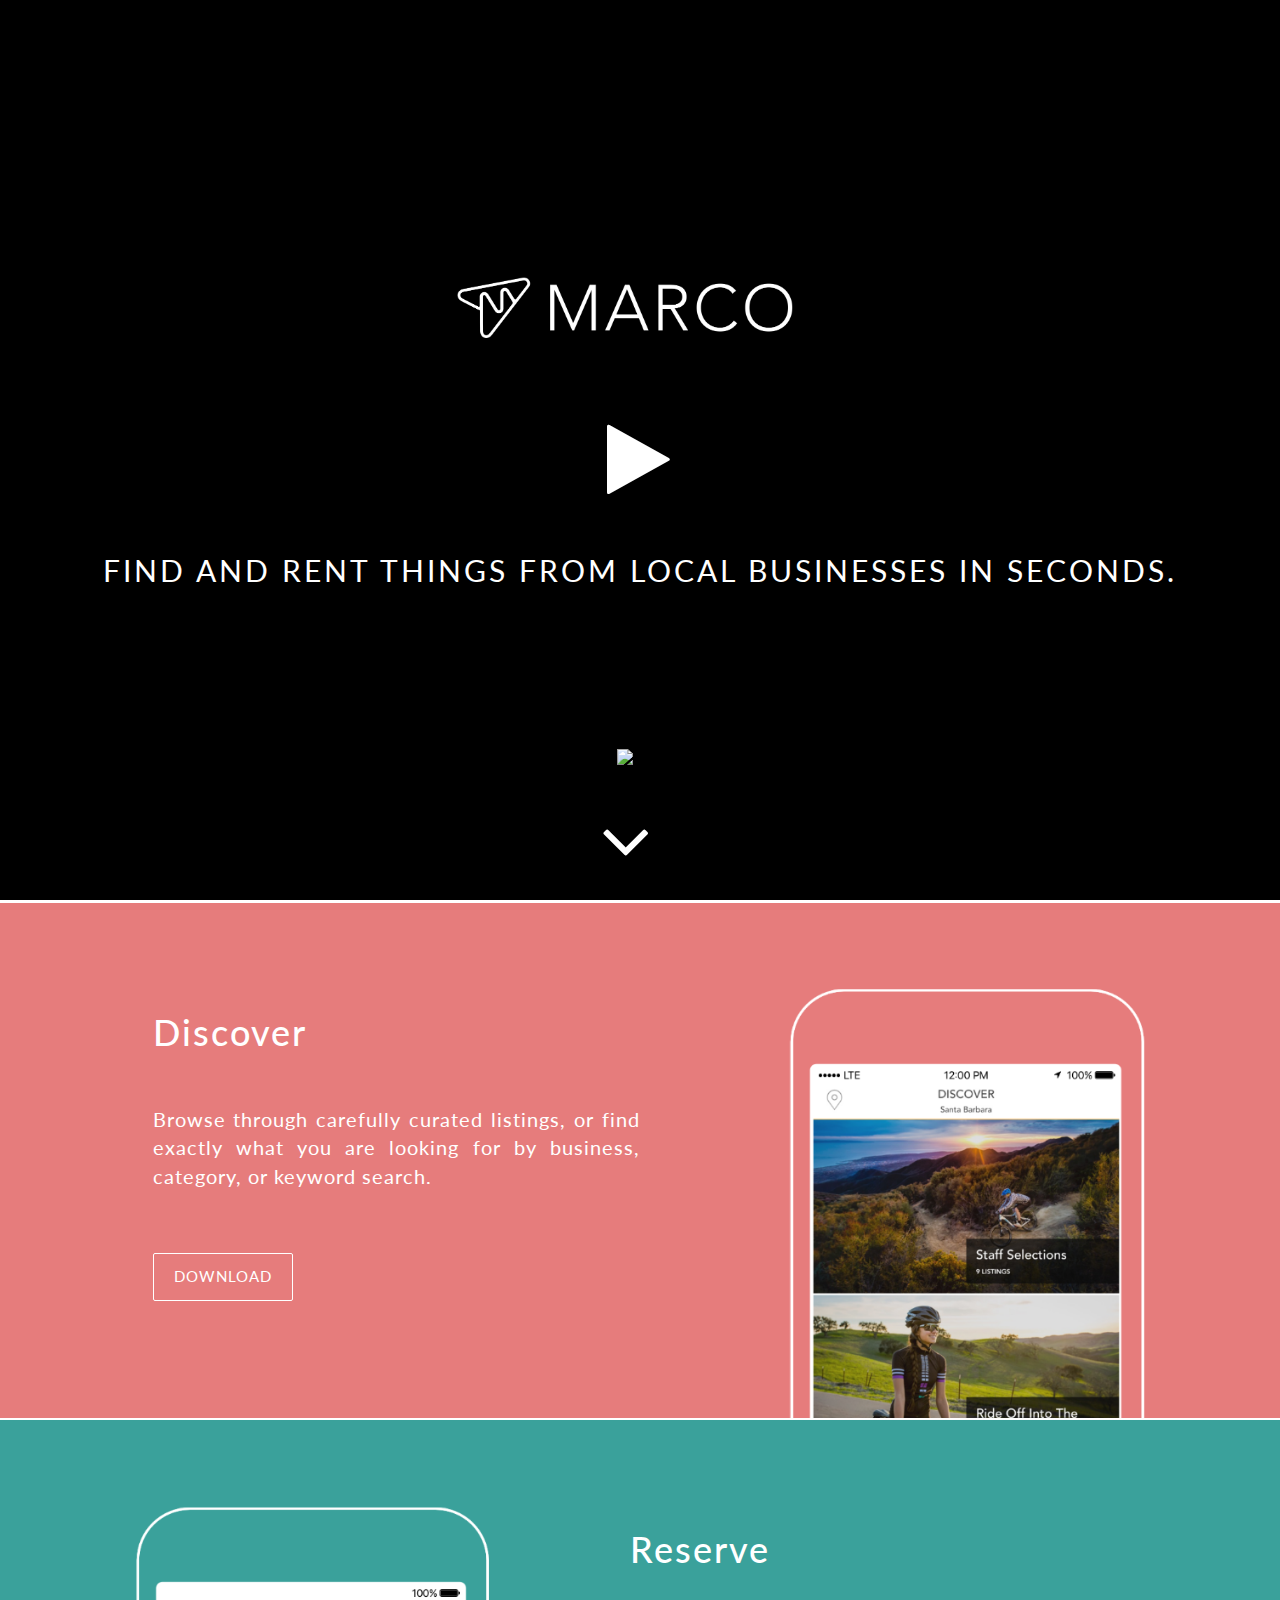
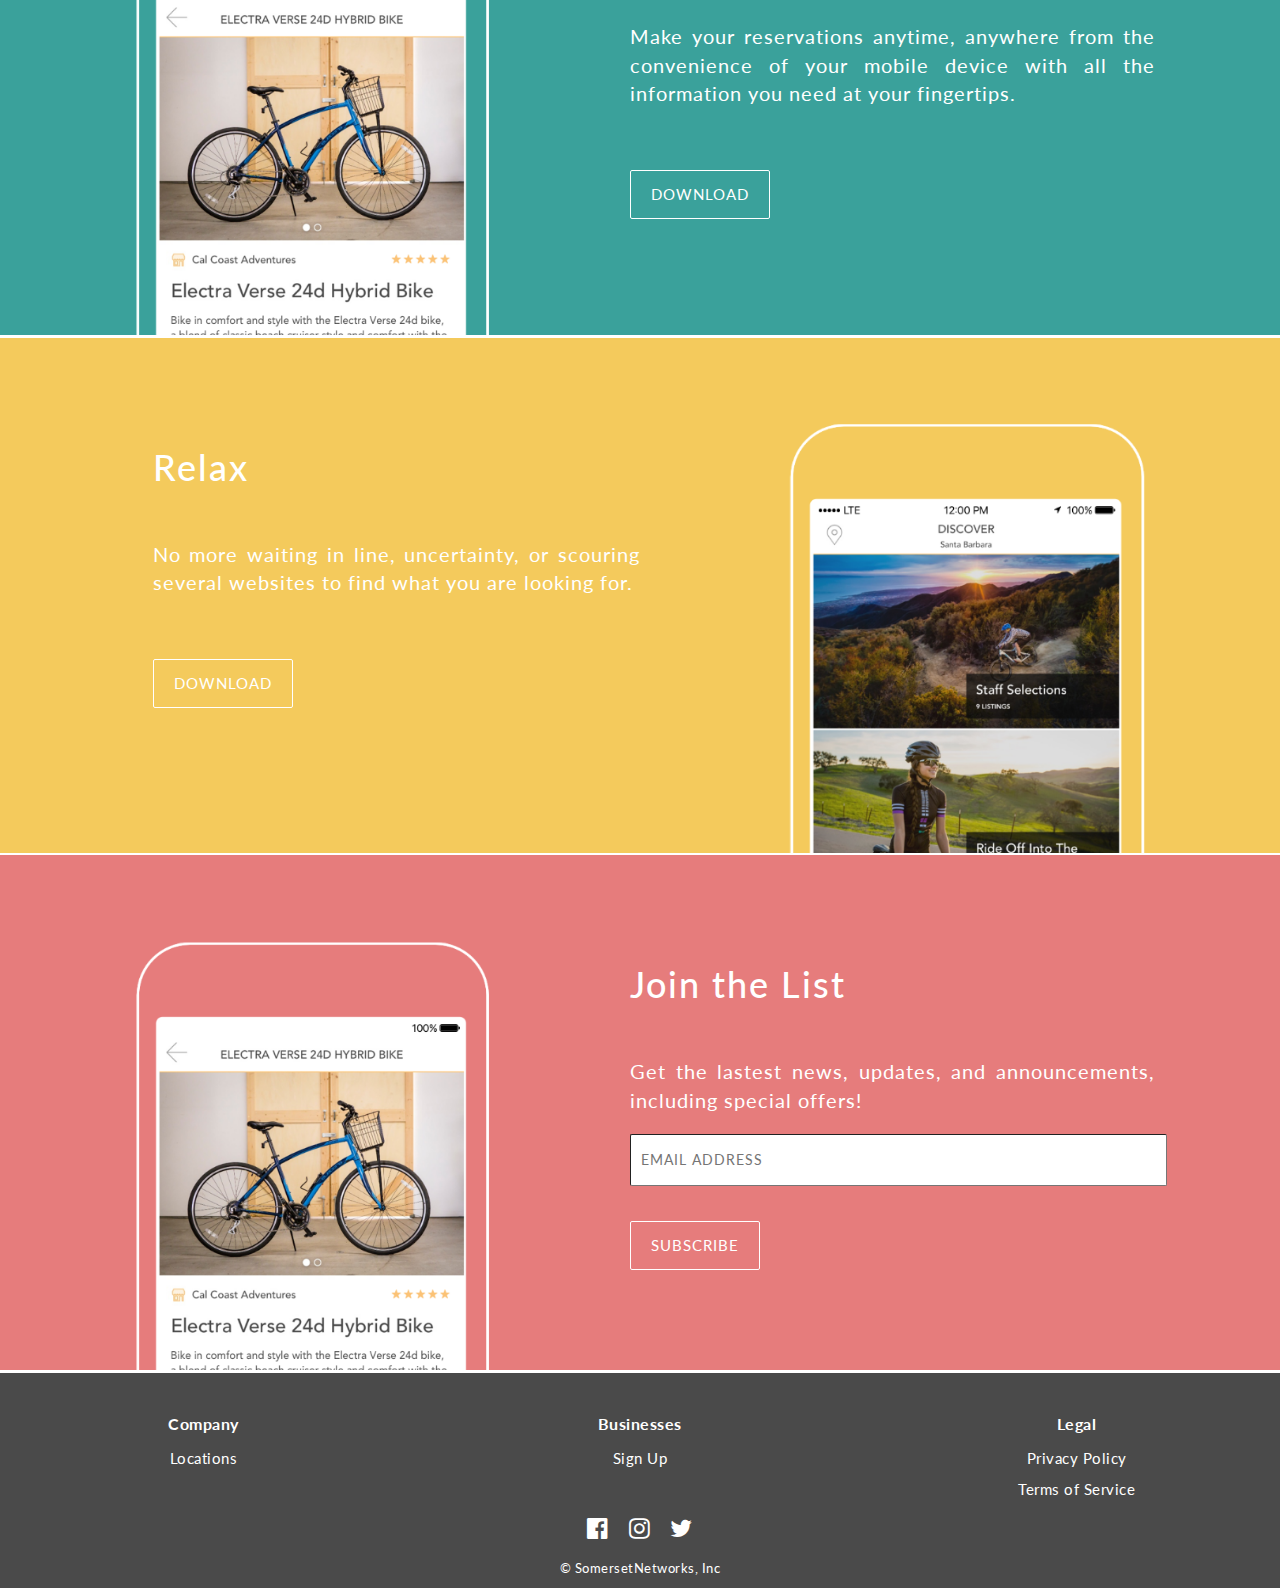
==== commit e34e4f4a: "rm vendor tos links|hotfixes" ====
--- a/index.html
+++ b/index.html
@@ -19,7 +19,7 @@
   <![endif]-->
 </head>
 <body class="container-fluid" id="home">
-	<section id="landing" class="hidden-mobile">
+	<section id="landing">
 		<div class="container-fluid">
 			<div class="row">
 				<div class="img-wrapper marco">
@@ -28,13 +28,12 @@
 			</div>
 			<div class="row">
 				<div class="text">
-					<span class="m-t-20n"><i class="fa fa-play" onclick="toggleIntroVideo ()"></i></span><span>Rent things nearby</span>
-				</div>
-			</div>
+					<span class="play"><i class="fa fa-play" onclick="toggleIntroVideo ()"></i></span><span>Find and rent things from local businesses in seconds.</span>
+				</div>
 			</div>
 			<div class="row">
 				<div class="col-xs-12 align-bottom">
-					<div class="col-xs-12">
+					<div class="col-xs-12 apple">
 						<!-- APP STORE BUTTON - MOBILE -->
 						<a href="https://itunes.apple.com/ca/app/walltime-project-your-video/id1056268689?mt=8" target="_blank" class="visible-xs"><img src="http://res.cloudinary.com/walltime/image/upload/v1486497707/app-store-badge_fd3mv5.svg" height="35"></a>
 						<!-- APP STORE BUTTON - DESKTOP -->
@@ -57,14 +56,14 @@
                 <span class="icon-bar"></span>
                 <span class="icon-bar"></span>
             </button>
-            <a href="https://getmarco.co" class="navbar-brand"><span><img src="assets/marco-logo-a.png" alt="Marco Logo"/></span>Marco</a>
+            <a href="https://getmarco.co" class="navbar-brand"><span><img src="assets/marco-logo.png" alt="Marco Logo"/></span>Marco</a>
         </div>
         <!-- Collection of nav links and other content for toggling -->
         <div id="navbarCollapse" class="collapse navbar-collapse">
          <ul class="nav navbar-nav navbar-right">
+           	<li><a href="about.html">About</a></li>
+            <li><a href="contact.html">Contact</a></li>
             <li><a href="locations.html">Locations</a></li>
-            <li><a href="contact.html">Contact</a></li>
-            <li><a href="about.html">About</a></li>
             <li><a href="privacy.html">Privacy</a></li>
             <li><a href="tos.html">Terms</a></li>
          </ul>
--- a/css/style.css
+++ b/css/style.css
@@ -766,7 +766,7 @@
 
 /*-- LANDING --*/
 
-section {
+#home section {
 	width: 100vw;
 }
 #landing {
@@ -802,29 +802,47 @@
 }
 
 #landing i {
-  margin: 0rem;
+  margin: 2rem 0rem;
   padding: 0rem;
   font-size: 8rem;
   vertical-align: middle;
   cursor: pointer;
 }
 
+#landing span.play {
+  margin: 3rem auto!important;
+}
+
 #landing .text>span {
   width: 100%;
   margin: 0 auto;
-  padding-top: 15px!important;
   display: block;
 }
+
+div.text:first-of-type {
+    margin-top: 3rem;
+    margin-bottom: 3rem;
+}
+
+.apple > a {
+  margin-top: 3rem;
+}
+
+#about-page section > p {
+  text-indent: 5px
+  padding-bottom: 6px!important;
+}
+				
 @media (min-width: 768px) {
   
-  /*#landing {*/
-  /*  height: 100vh;*/
-  /*  min-height: 100%;*/
-  /*  background: #000000 url(../assets/videostill-xlg.png) center center;*/
-  /*  background-size: cover;*/
-  /*  -webkit-background-size: cover;*/
-  /*  text-align: center;*/
-  /*}*/
+  #landing {
+    height: 100vh;
+    min-height: 100%;
+    background: #000000 url(../assets/videostill-xlg.png) center center;
+    background-size: cover;
+    -webkit-background-size: cover;
+    text-align: center;
+  }
   
 	#landing img {
 		margin-bottom: 15px;
--- a/css/media-queries.css
+++ b/css/media-queries.css
@@ -127,7 +127,6 @@
    
   #vendor-home .section-content h1 {
     font-size: 26px;
-    margin-top: -8rem!important;
   }
   #vendor-home main > section > .container p {
     width: 75%;
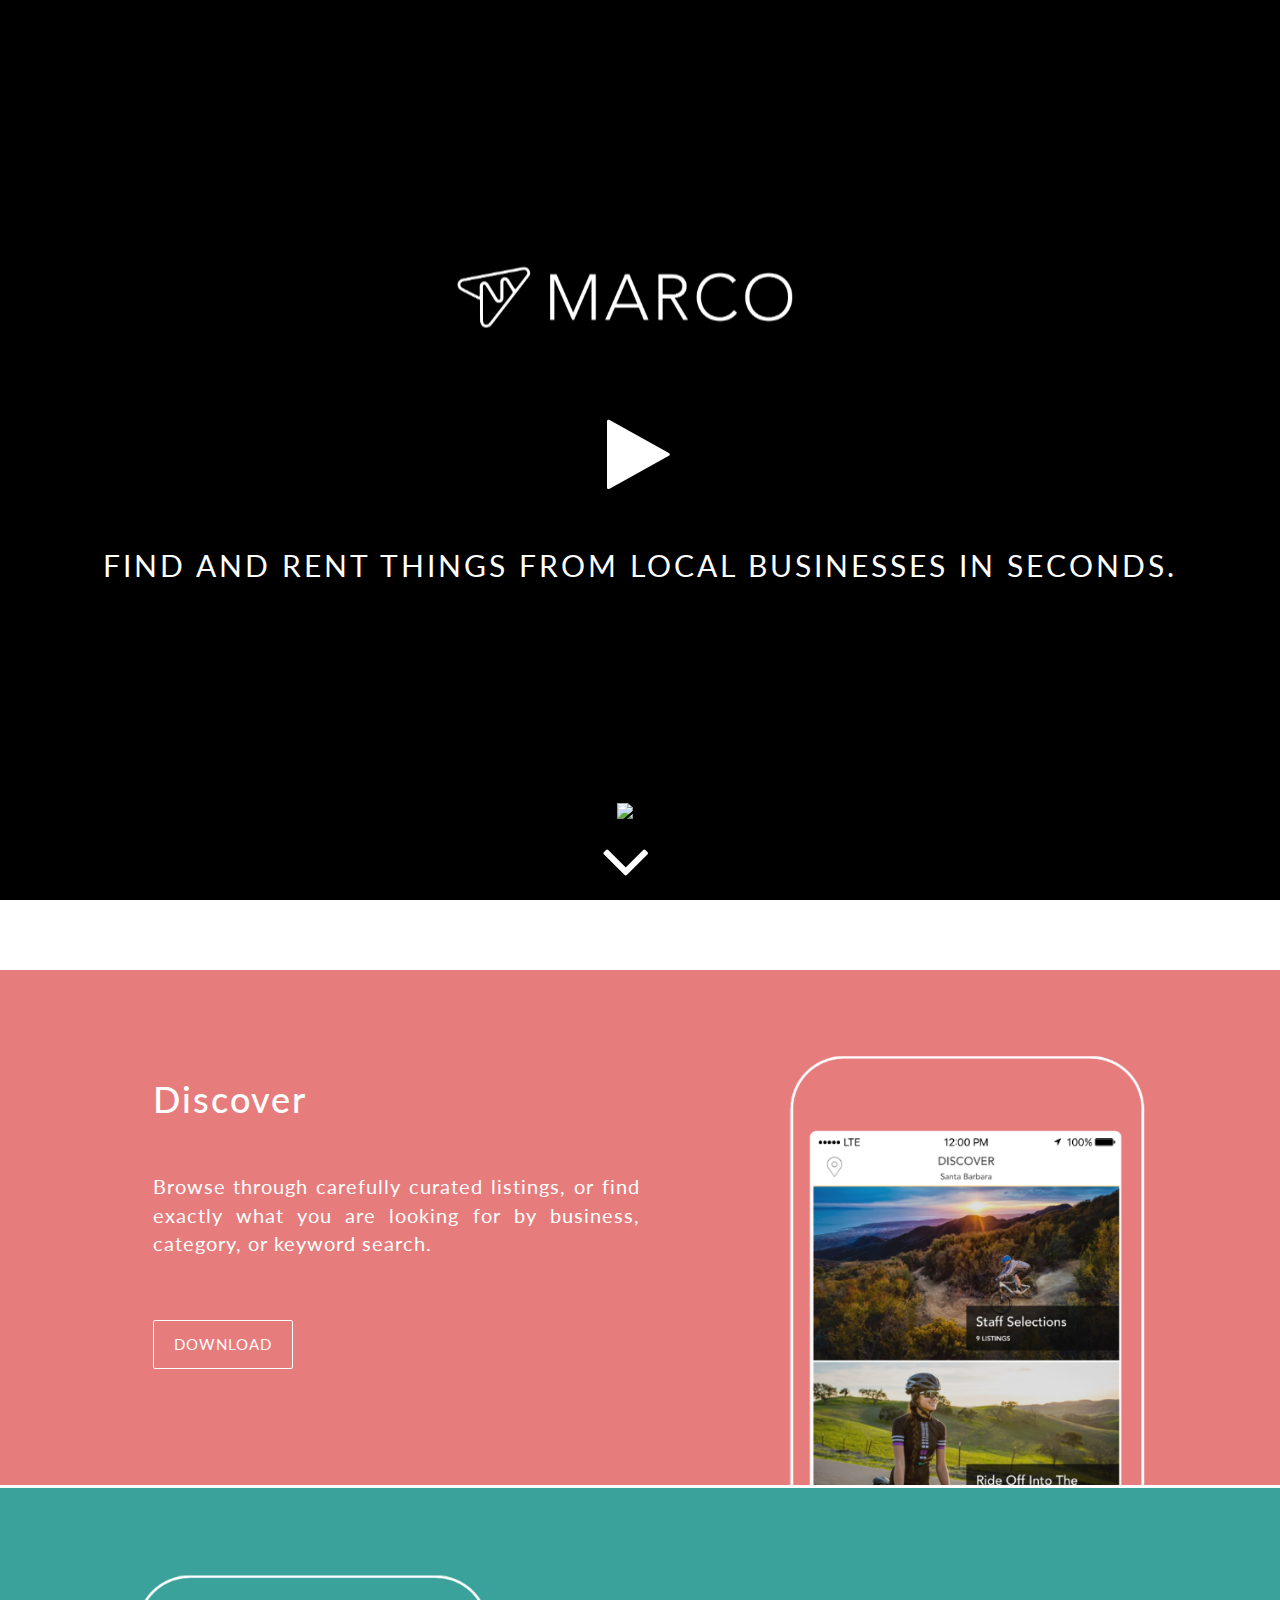
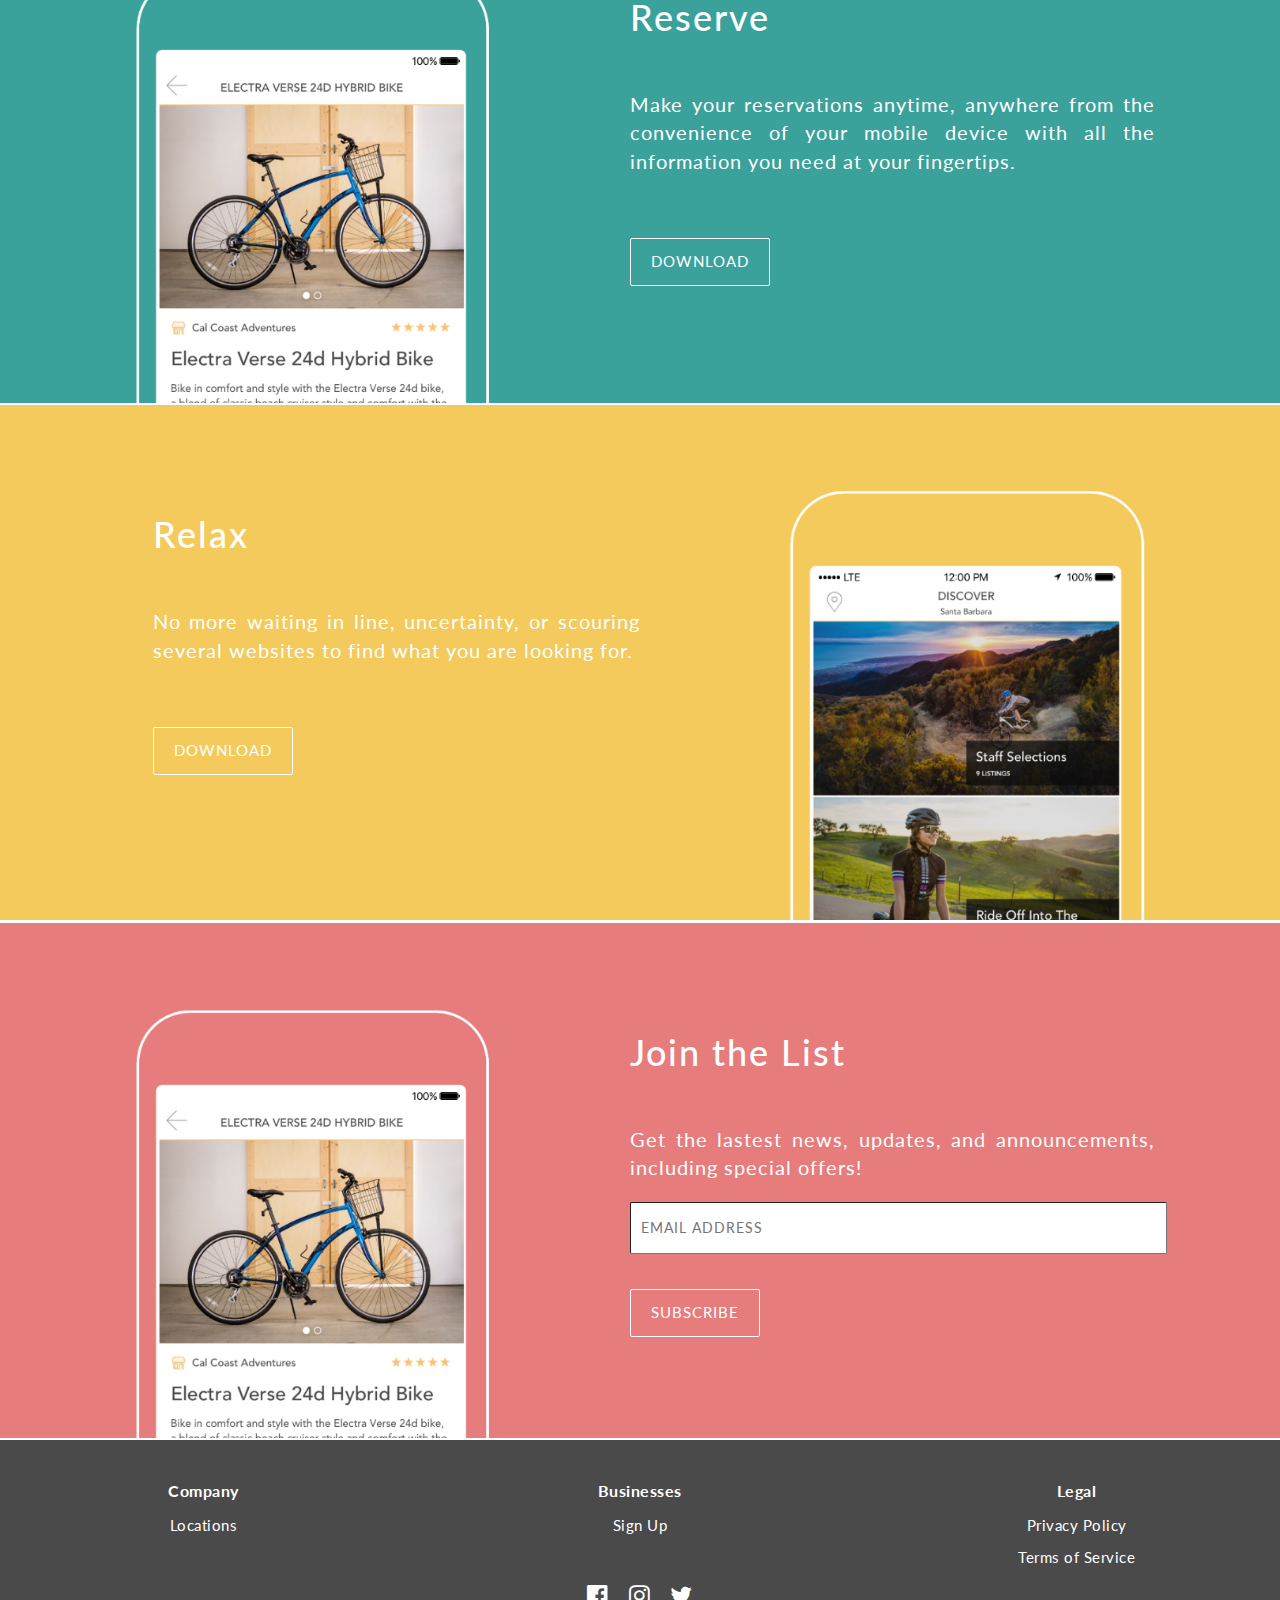
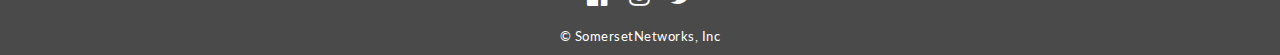
==== commit b60db496: "mobile landing tweaks" ====
--- a/index.html
+++ b/index.html
@@ -34,18 +34,19 @@
 			<div class="row">
 				<div class="col-xs-12 align-bottom">
 					<div class="col-xs-12 apple">
-						<!-- APP STORE BUTTON - MOBILE -->
+						 <!--APP STORE BUTTON - MOBILE -->
 						<a href="https://itunes.apple.com/ca/app/walltime-project-your-video/id1056268689?mt=8" target="_blank" class="visible-xs"><img src="http://res.cloudinary.com/walltime/image/upload/v1486497707/app-store-badge_fd3mv5.svg" height="35"></a>
-						<!-- APP STORE BUTTON - DESKTOP -->
+						 <!--APP STORE BUTTON - DESKTOP -->
 						<a href="https://itunes.apple.com/ca/app/walltime-project-your-video/id1056268689?mt=8" target="_blank" class="hidden-xs"><img src="http://res.cloudinary.com/walltime/image/upload/v1486497707/app-store-badge_fd3mv5.svg" height="50"></a>
 					</div>
 					<div class="col-xs-12">
-						<!-- SCROLL DOWN BUTTON -->
+						 <!--SCROLL DOWN BUTTON -->
 						<a href="#home-navbar" class="page-scroll" id="scroll-down"><i class="fa fa-angle-down animate-flicker"></i></a>
 					</div>
 				</div>
 			</div>
 	</section>
+	
 	<nav role="navigation" class="navbar marco-navbar navbar-default navbar-fixed-top hidden">
     <div class="container">
         <!-- Brand and toggle get grouped for better mobile display -->
--- a/css/style.css
+++ b/css/style.css
@@ -802,15 +802,18 @@
 }
 
 #landing i {
-  margin: 2rem 0rem;
   padding: 0rem;
   font-size: 8rem;
   vertical-align: middle;
   cursor: pointer;
 }
 
+/*#landing span.play {*/
+/*  margin: 3rem auto!important;*/
+/*}*/
 #landing span.play {
-  margin: 3rem auto!important;
+    padding-top: 10rem!important;
+    padding-bottom: 5rem!important;
 }
 
 #landing .text>span {
@@ -819,18 +822,25 @@
   display: block;
 }
 
-div.text:first-of-type {
-    margin-top: 3rem;
-    margin-bottom: 3rem;
-}
-
-.apple > a {
-  margin-top: 3rem;
-}
+@media only screen and (max-width: 545px) {
+    #landing .text {
+      font-size: 2rem!important;
+    }
+	}
+
+/*div.text:first-of-type {*/
+/*    margin-top: 3rem;*/
+/*    margin-bottom: 3rem;*/
+/*}*/
 
 #about-page section > p {
   text-indent: 5px
   padding-bottom: 6px!important;
+}
+
+
+#home section.discover {
+    margin-top: 7rem;
 }
 				
 @media (min-width: 768px) {
@@ -844,9 +854,9 @@
     text-align: center;
   }
   
-	#landing img {
-		margin-bottom: 15px;
-	}
+	/*#landing img {*/
+	/*	margin-bottom: 15px;*/
+	/*}*/
 }
 @keyframes flickerAnimation {
   0%   { opacity:1; }
@@ -867,7 +877,7 @@
   margin: inherit;
   width: 100%;
   position: absolute;
-  top: 35%;
+  top: 33%;
   left: 0;
   transform: translateY(-50%);
 }
@@ -912,6 +922,7 @@
     border-width: 1px;
     text-transform: uppercase;
     letter-spacing: 1px;
+    color: #4a4a4a;
 }
 
 #mc_embed_signup div.mce_inline_error {
--- a/css/media-queries.css
+++ b/css/media-queries.css
@@ -1158,3 +1158,8 @@
   }
 }
 
+@media (max-width: 768px){
+    #landing .marco {
+        margin: 2rem auto!important;
+    }
+}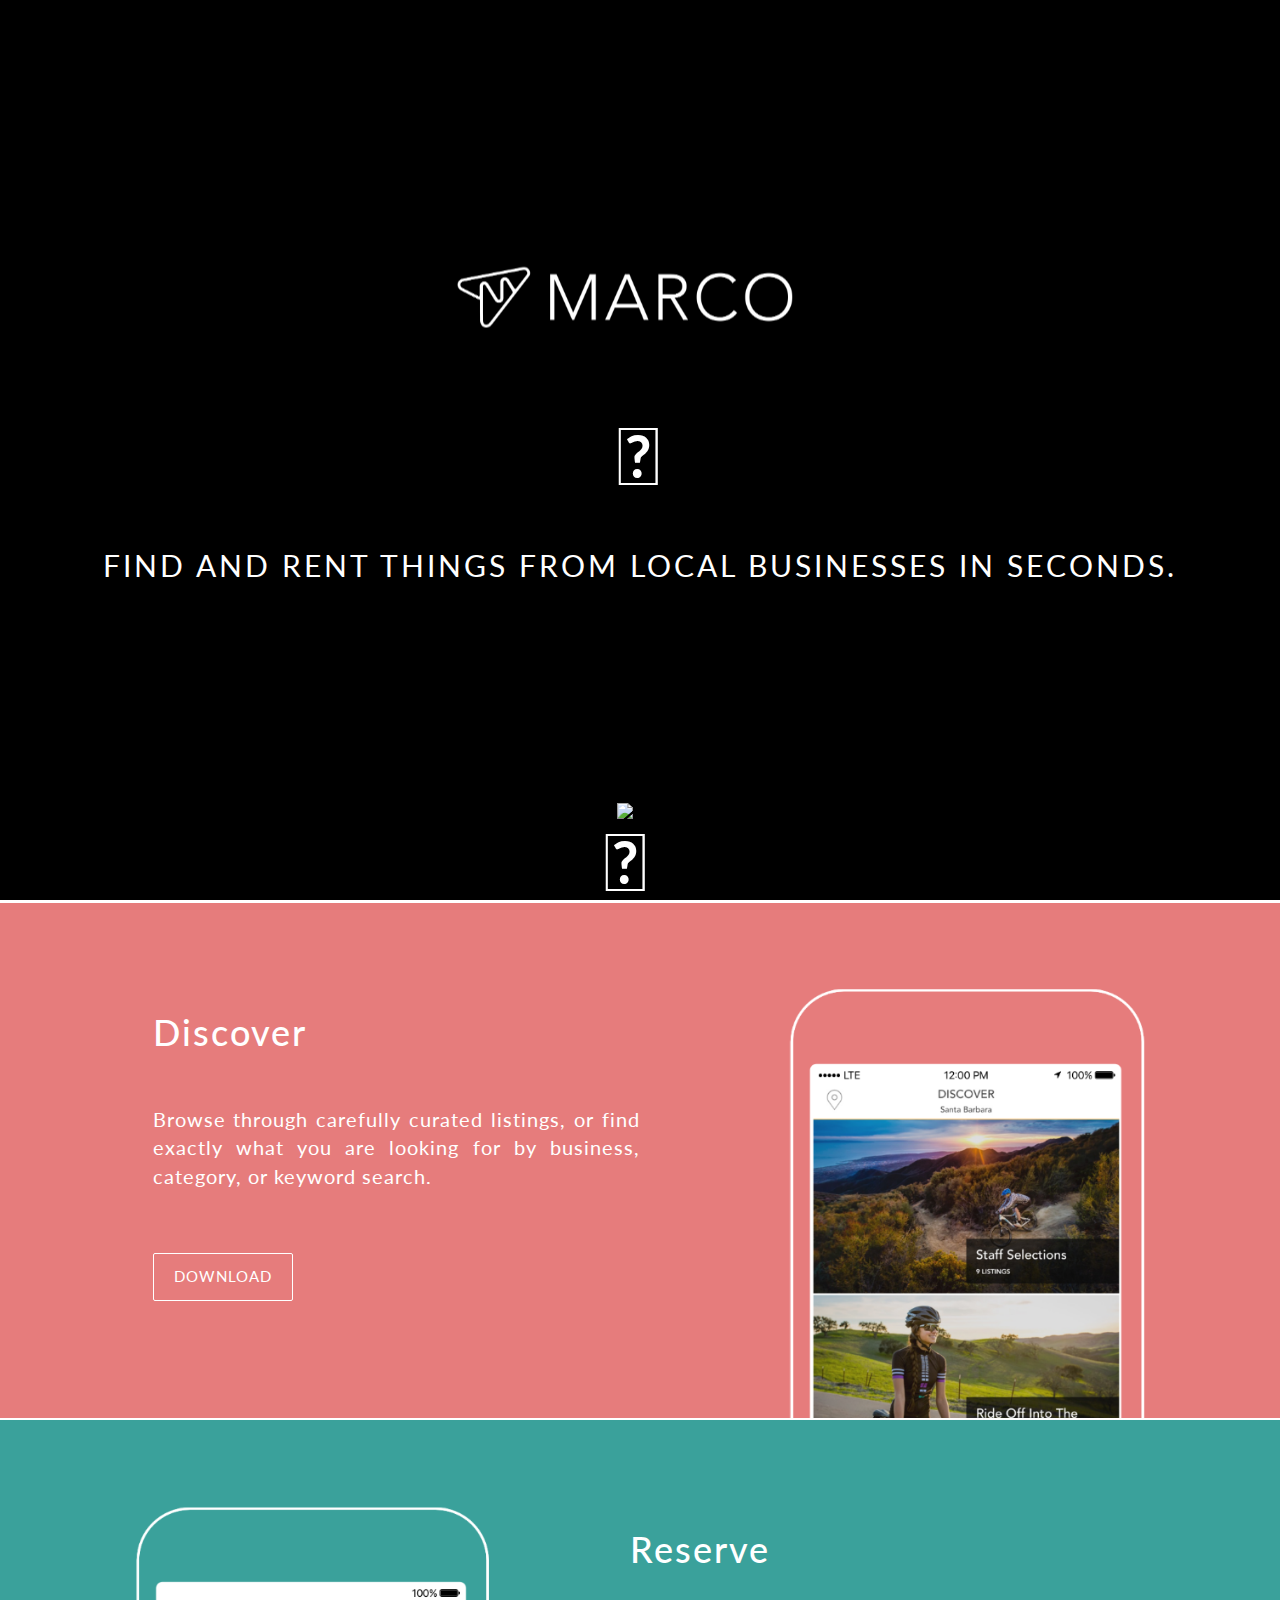
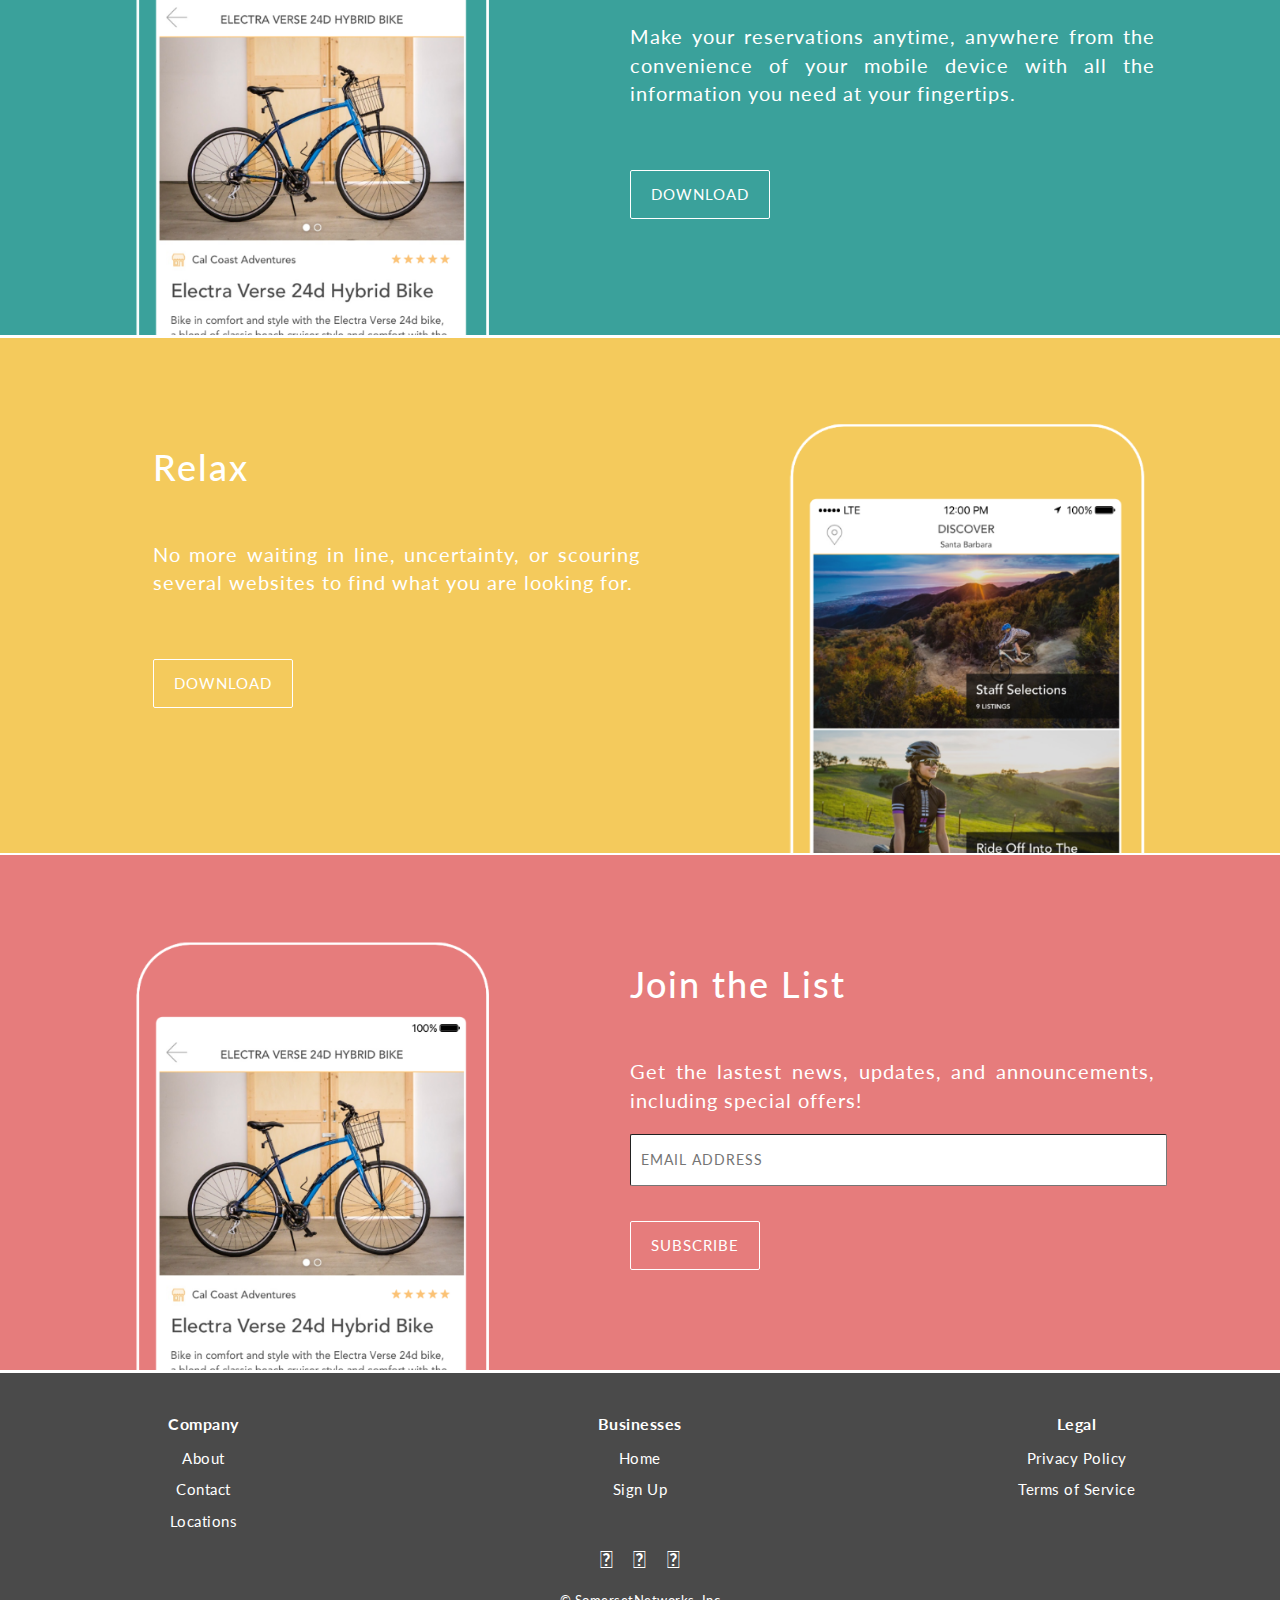
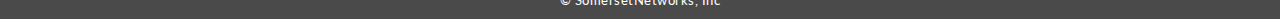
==== commit a09aad41: "hotfixes" ====
--- a/index.html
+++ b/index.html
@@ -67,6 +67,7 @@
             <li><a href="locations.html">Locations</a></li>
             <li><a href="privacy.html">Privacy</a></li>
             <li><a href="tos.html">Terms</a></li>
+            <li><a href="https://itunes.apple.com/us/app/marco-find-rent-things-nearby/id1132674979?mt=8">Download</a></li>
          </ul>
         </div>
     </div>
@@ -203,7 +204,7 @@
 					Company
 				</div>
 				<div class="foot-links">
-					 <a href="locations.html">Locations</a>
+					<a href="about.html">About</a><a href="contact.html">Contact</a><a href="locations.html">Locations</a>
 				</div>
 			</div><!--/col-sm-4-->
 			<div class="col-sm-4 nomargin-nopadding">
@@ -211,7 +212,7 @@
 					Businesses
 				</div>
 				<div class="foot-links">
-					<a href="signup.html">Sign Up</a>
+					<a href="https://getmarco.co">Home</a><a href="signup.html">Sign Up</a>
 				</div>
 			</div><!--/col-sm-4-->
 			<div class="col-sm-4 nomargin-nopadding">
--- a/css/style.css
+++ b/css/style.css
@@ -2,6 +2,7 @@
   margin: 0;
   padding: 0;
   box-sizing: content-box;
+  font-family: 'Lato', sans-serif!important;
 }
 
 body {
@@ -62,7 +63,7 @@
 
 #about-page .container-fluid .staff {
   margin: 5rem 0rem 0rem 1rem;
-  padding-left: 10.25rem;
+  padding-left: 18.25rem;
   text-align: center;
 }
 
@@ -826,6 +827,30 @@
     #landing .text {
       font-size: 2rem!important;
     }
+    
+    .fa-play {
+      margin-top:30px;
+    }
+      #landing .text>span {
+      width: 100%;
+      margin: -10px auto;
+      display: block;
+    }
+	}
+@media only screen and (max-width: 375px) {
+    #landing .text {
+      font-size: 1.5rem!important;
+    }
+    
+    .fa-play {
+      margin-top:-5px;
+    }
+    
+    #landing .text>span {
+      width: 100%;
+      margin: -15px auto;
+      display: block;
+    }
 	}
 
 /*div.text:first-of-type {*/
@@ -839,8 +864,19 @@
 }
 
 
-#home section.discover {
-    margin-top: 7rem;
+/*#home section.discover {*/
+/*    margin-top: 7rem;*/
+/*}*/
+
+@media (max-width: 767px){
+  #landing {
+    height: 100vh;
+    min-height: 100%;
+    background:#000000 url(../assets/videostill-md.png) center center;
+    background-size: cover;
+    text-align: center;
+  }
+  
 }
 				
 @media (min-width: 768px) {
@@ -898,6 +934,7 @@
     background-color: #4a4a4a;
     font-size: 16px;
     letter-spacing: 1px;
+    text-align: center!important;
 }
 
 
@@ -941,3 +978,8 @@
     margin: 2rem auto;
 }
 
+#about-page.container-fluid > .container-fluid > section {
+   width: 80%!important;
+   margin: 0 auto!important;
+}
+
--- a/css/media-queries.css
+++ b/css/media-queries.css
@@ -36,7 +36,7 @@
    }
    #vendor-signup .intro-header .img-wrapper .text {
      padding-top: 2rem!important;
-     font-size: 3.5rem!important;
+     font-size: 36px!important;
    }
    #vendor-signup main.container-fluid .row:first-of-type p:first-of-type {
      width: 70%!important;
@@ -1080,8 +1080,16 @@
    #vendor-contact .intro-header .img-wrapper .text,
    .signup-confirm .intro-header {
      padding-top: 1rem!important;
-     font-size: 3.5rem!important;
-   }
+     font-size: 2.5rem!important;
+   }
+   #vendor-home .text-wrapper h1 {
+      font-size: 3rem!important;
+  }
+ 
+    #vendor-home .text-wrapper > div > p {
+        font-size: 1.5rem!important;
+     }
+   
    #vendor-signup .intro-header,
    #vendor-contact .intro-header,
    .signup-confirm .intro-header {
@@ -1146,6 +1154,11 @@
       text-transform: uppercase;
       letter-spacing: 1px;
   }
+  
+  #vendor-home main .section-content > p {
+    width: 50%;
+    margin: 5rem auto;
+  }    
 }
 
 @media (max-width: 600px){
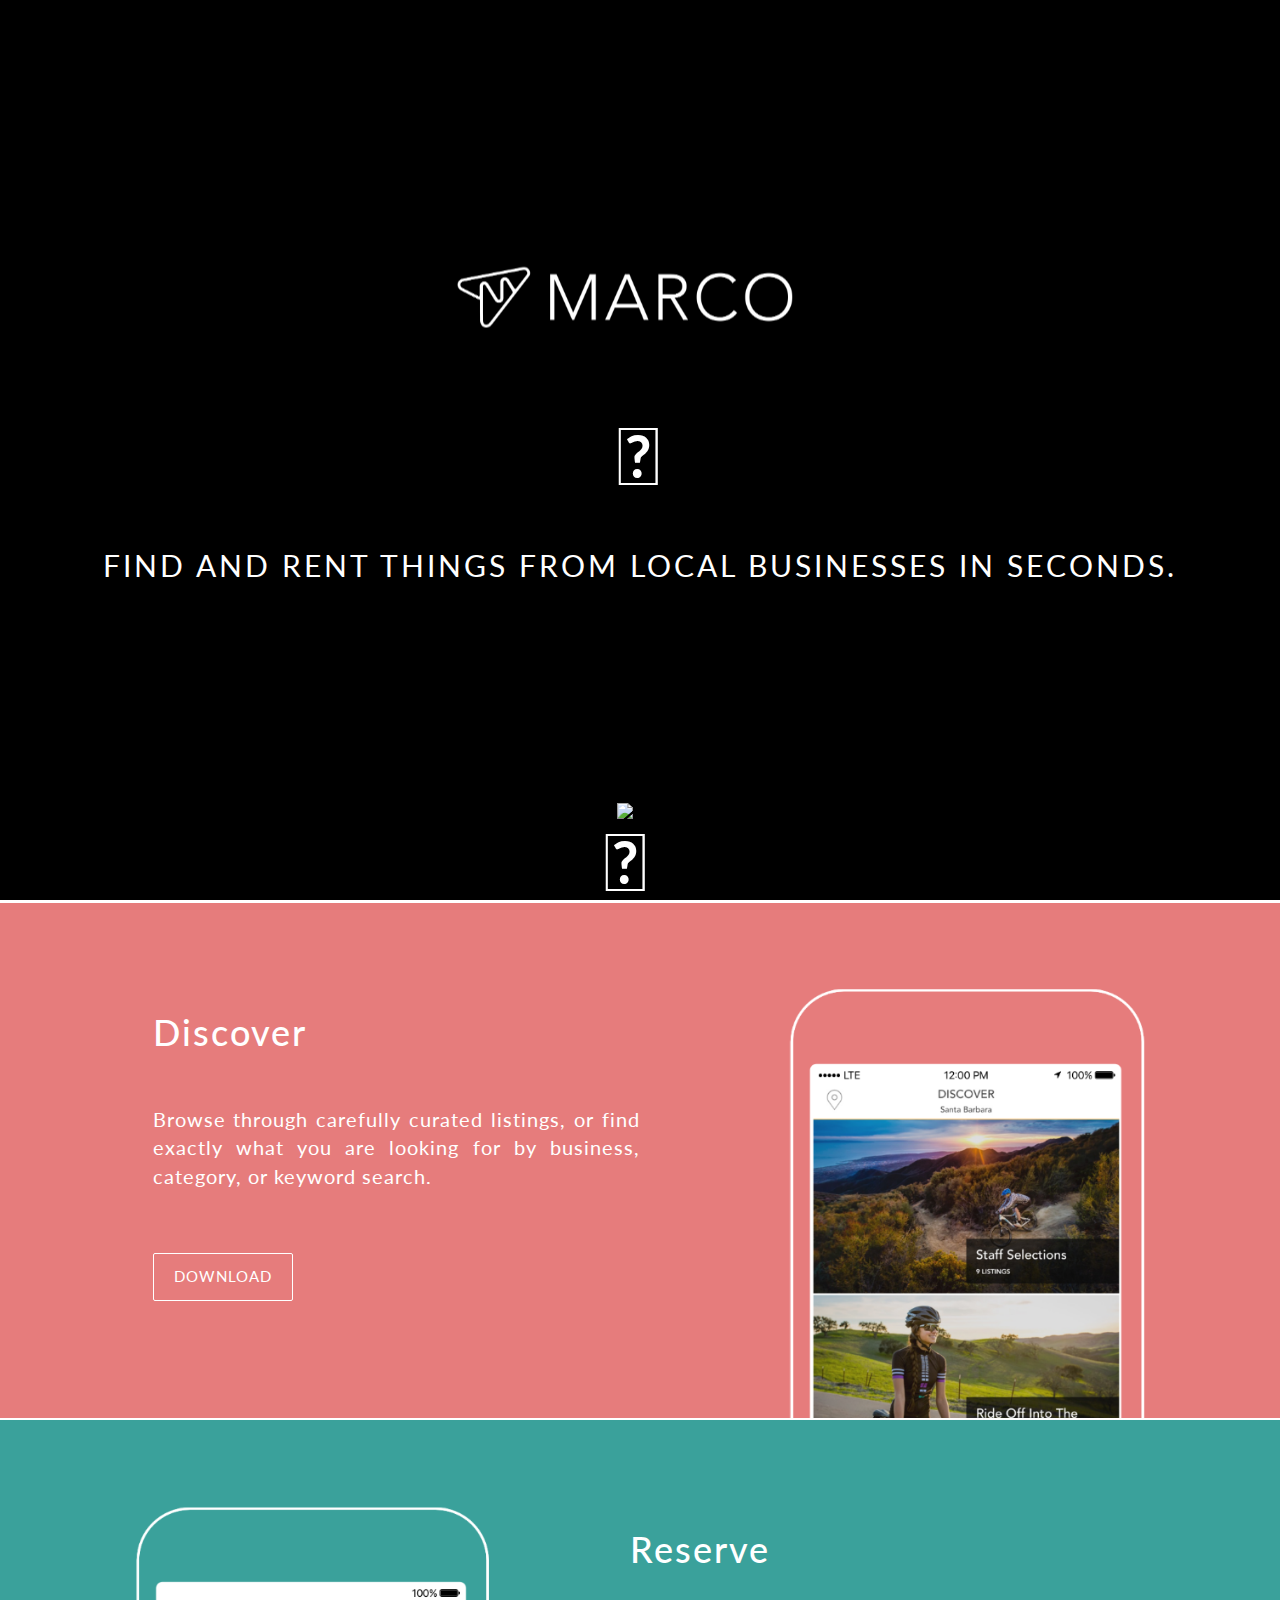
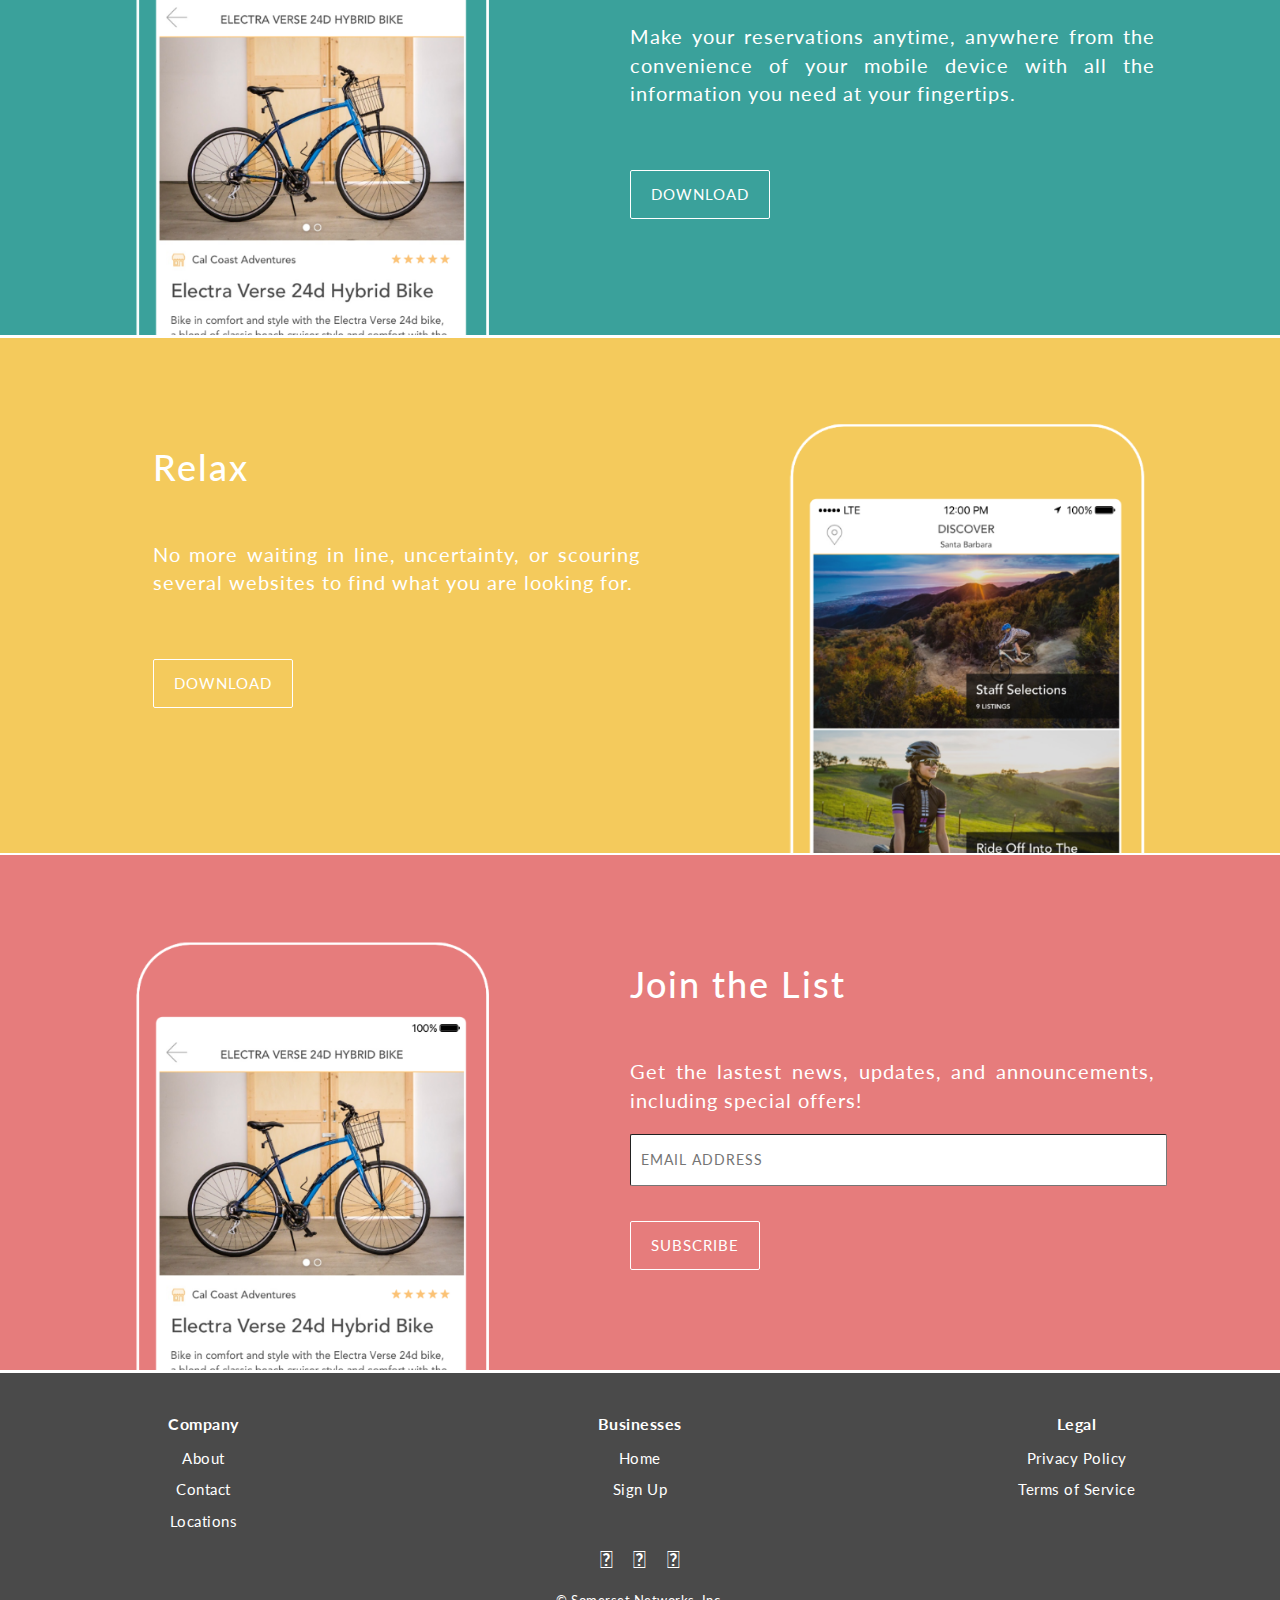
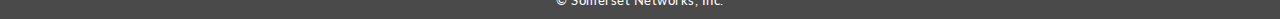
==== commit 1fe78243: "update co name" ====
--- a/index.html
+++ b/index.html
@@ -228,7 +228,7 @@
 			<a href="https://www.facebook.com/marcoventures/"><i class="fa fa-facebook-official"></i></a><a href="https://www.instagram.com/marcoventures/"><i class="fa fa-instagram"></i></a><a href="https://twitter.com/marcoventures/"><i class="fa fa-twitter"></i></a>
 		</div>
 		<div class="text-center copyright">
-			<span>© SomersetNetworks, Inc</span>
+			<span>© Somerset Networks, Inc.</span>
 		</div>
 	</footer>
 	<script src="https://npmcdn.com/tether@1.2.4/dist/js/tether.min.js"></script>
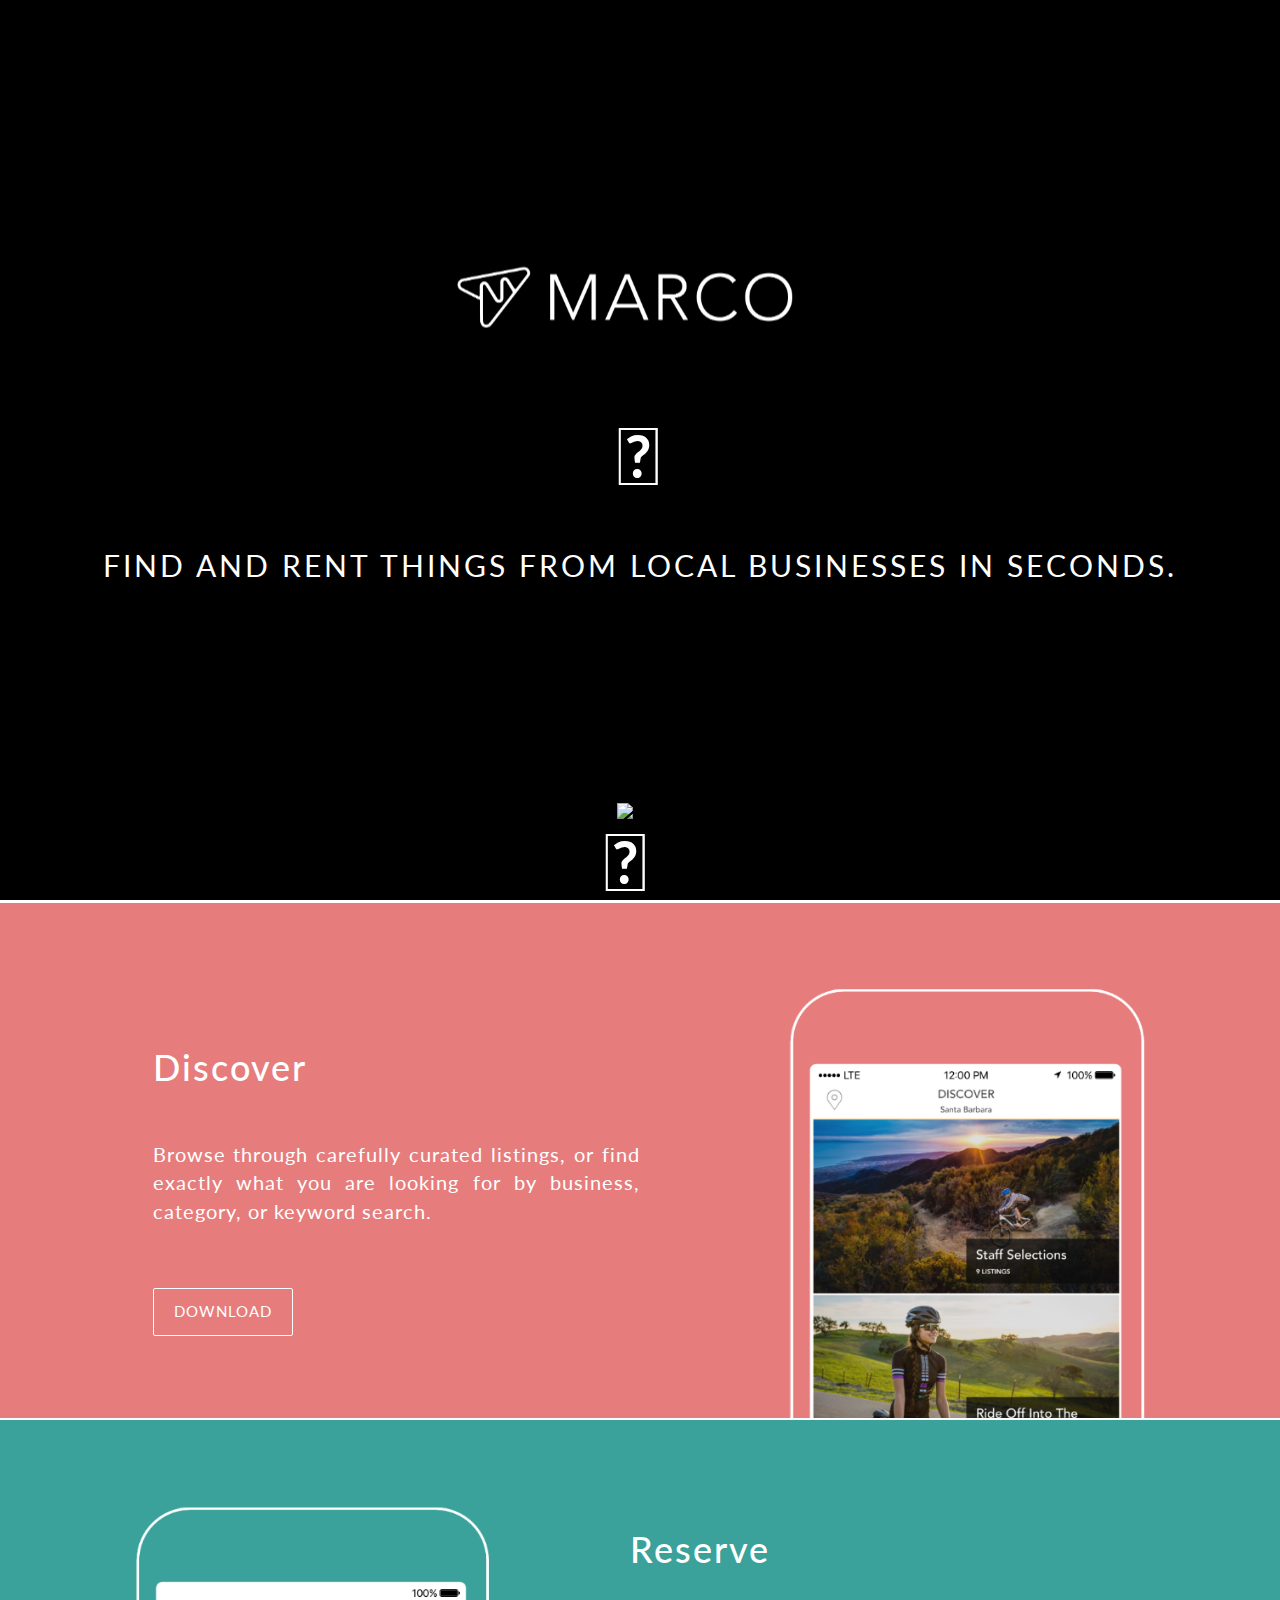
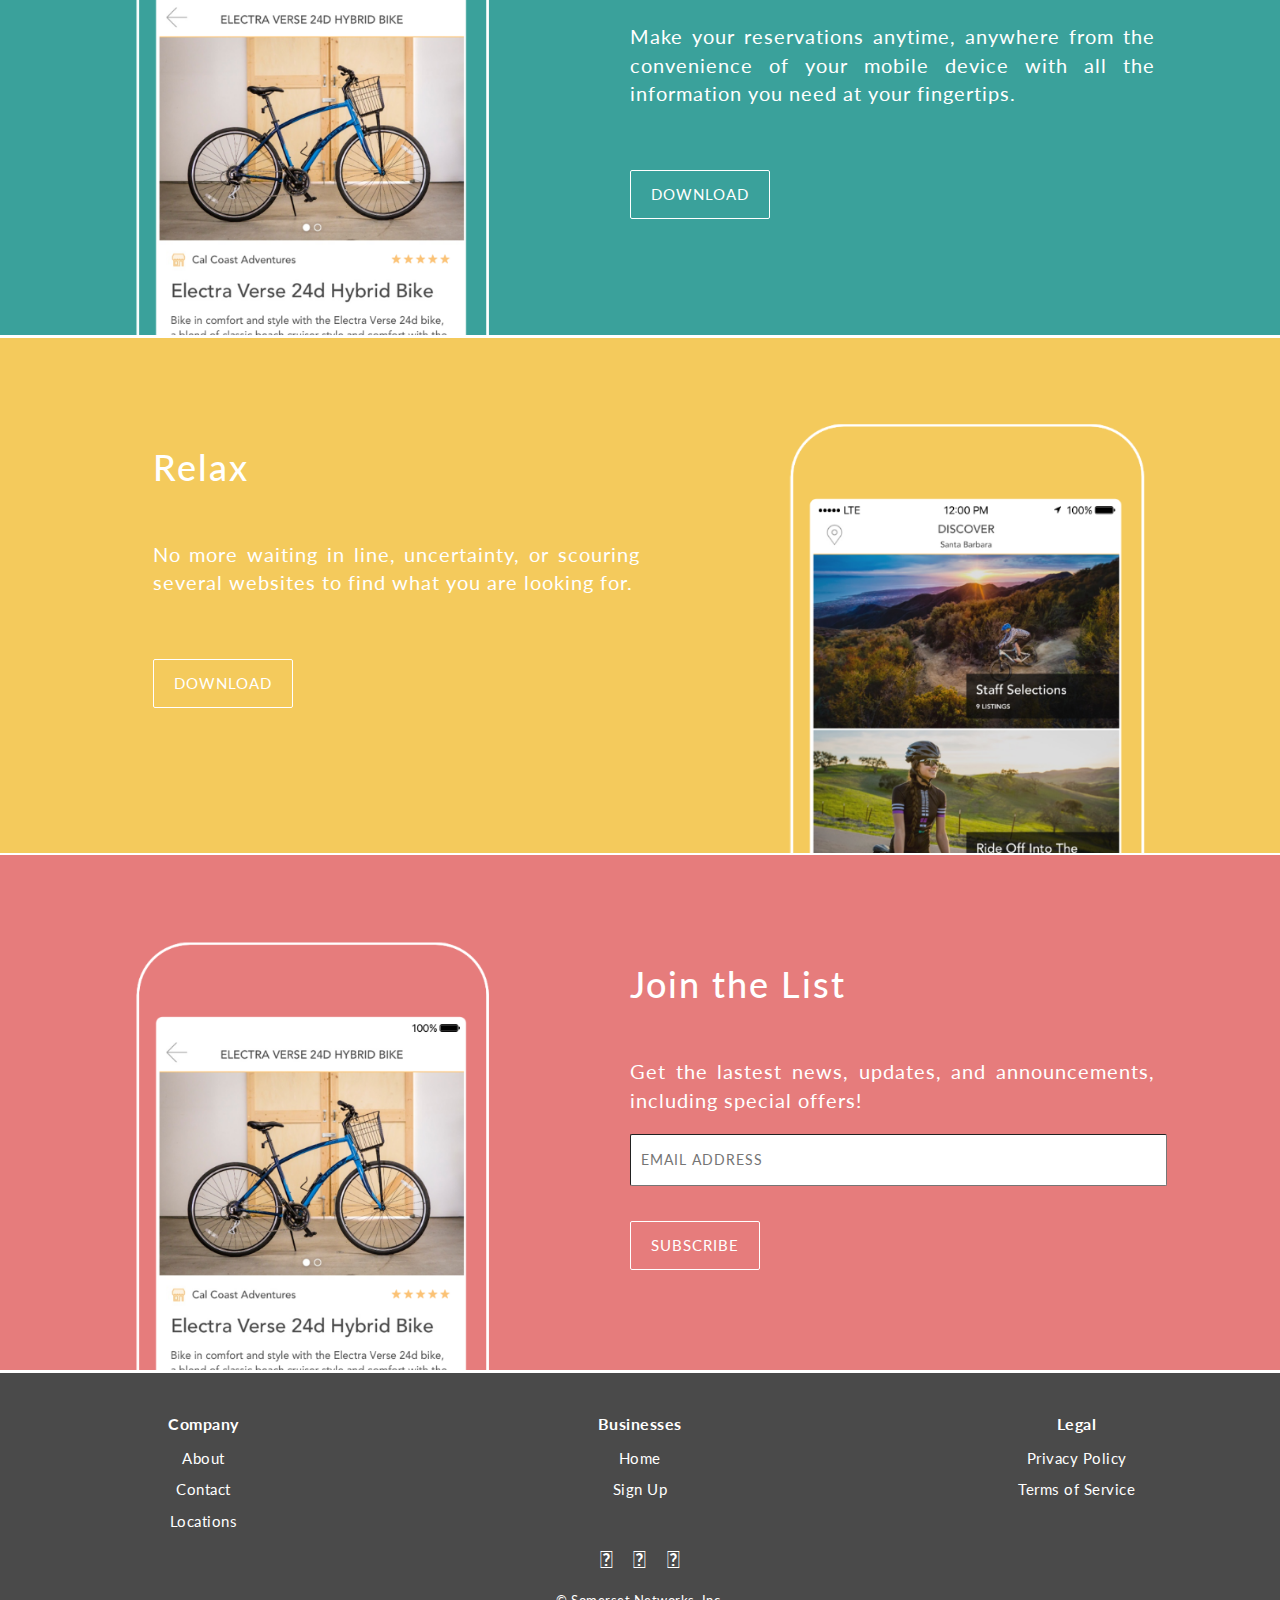
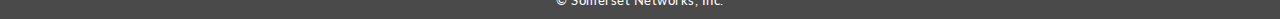
==== commit 4115b0f9: "merge" ====
--- a/index.html
+++ b/index.html
@@ -19,6 +19,7 @@
   <![endif]-->
 </head>
 <body class="container-fluid" id="home">
+	<!-- landing  -->
 	<section id="landing">
 		<div class="container-fluid">
 			<div class="row">
--- a/css/style.css
+++ b/css/style.css
@@ -77,7 +77,7 @@
   top: 50%;
   text-align: center;
   width: 100%;
-  font-size: 4rem;
+  font-size: 6rem;
   letter-spacing: 10px;
   text-transform: uppercase;
 }
@@ -293,6 +293,10 @@
 .discover .section-content,
 .relax .section-content {
   margin-left: 16.75rem;
+}
+
+.discover .section-content {
+    padding-top: 1.5rem;
 }
 
 .reserve .section-content,
@@ -617,7 +621,7 @@
 }
 
 #privacy-page main {
-  padding: 2rem;
+  padding: 2rem 6rem;
   text-align: justify;
 }
 
@@ -627,7 +631,7 @@
 }
 
 .container-fluid>.container-fluid>section {
-  padding: 2rem;
+  padding: 2rem 6rem;
 }
 
 #privacy-page .address {
@@ -690,6 +694,7 @@
 
 .staff .img-responsive {
   margin: 0 auto;
+  max-width: 150px;
 }
 
 img caption {
@@ -851,22 +856,11 @@
       margin: -15px auto;
       display: block;
     }
-	}
-
-/*div.text:first-of-type {*/
-/*    margin-top: 3rem;*/
-/*    margin-bottom: 3rem;*/
-/*}*/
+}
 
 #about-page section > p {
-  text-indent: 5px
-  padding-bottom: 6px!important;
-}
-
-
-/*#home section.discover {*/
-/*    margin-top: 7rem;*/
-/*}*/
+  font-size: 18px;
+}
 
 @media (max-width: 767px){
   #landing {
@@ -978,8 +972,3 @@
     margin: 2rem auto;
 }
 
-#about-page.container-fluid > .container-fluid > section {
-   width: 80%!important;
-   margin: 0 auto!important;
-}
-
--- a/css/media-queries.css
+++ b/css/media-queries.css
@@ -1,6 +1,10 @@
  /*Extra Small Devices, Phones */
  
  @media screen and (max-width: 767px) {
+    .navbar-right {
+        font-size: 14px!important;
+    } 
+     
    .navbar-toggle {
       margin-right: 30px;
     }
@@ -213,6 +217,19 @@
  }
  
  @media screen and (min-width: 768px) and (max-width: 991px) {
+    .navbar-right {
+        font-size: 14px!important;
+        margin-right: 5px!important;
+    } 
+    
+    .navbar-header {
+        margin-left: -5px;
+    }
+    
+    .navbar-right a {
+        padding: 1.5rem 1rem!important;
+    }
+     
    #reset-password-page .form-group label {
      margin: 0rem auto 1rem 3rem;
    }
@@ -223,6 +240,11 @@
    form#reset .form-group input {
      float: none;
    }
+   
+   #home .discover {
+       margin-top: 7rem;
+   }
+   
    #home .section-content {
      margin-top: 5rem;
      margin-left: 5rem;
@@ -1172,7 +1194,19 @@
 }
 
 @media (max-width: 768px){
+    #home .discover {
+        margin-top: 7rem;
+    }
+    
     #landing .marco {
         margin: 2rem auto!important;
     }
+    
+    #privacy-page main {
+      padding: 1.5rem;
+    }
+
+    .container-fluid>.container-fluid>section {
+      padding: 1.5rem;
+    }
 }